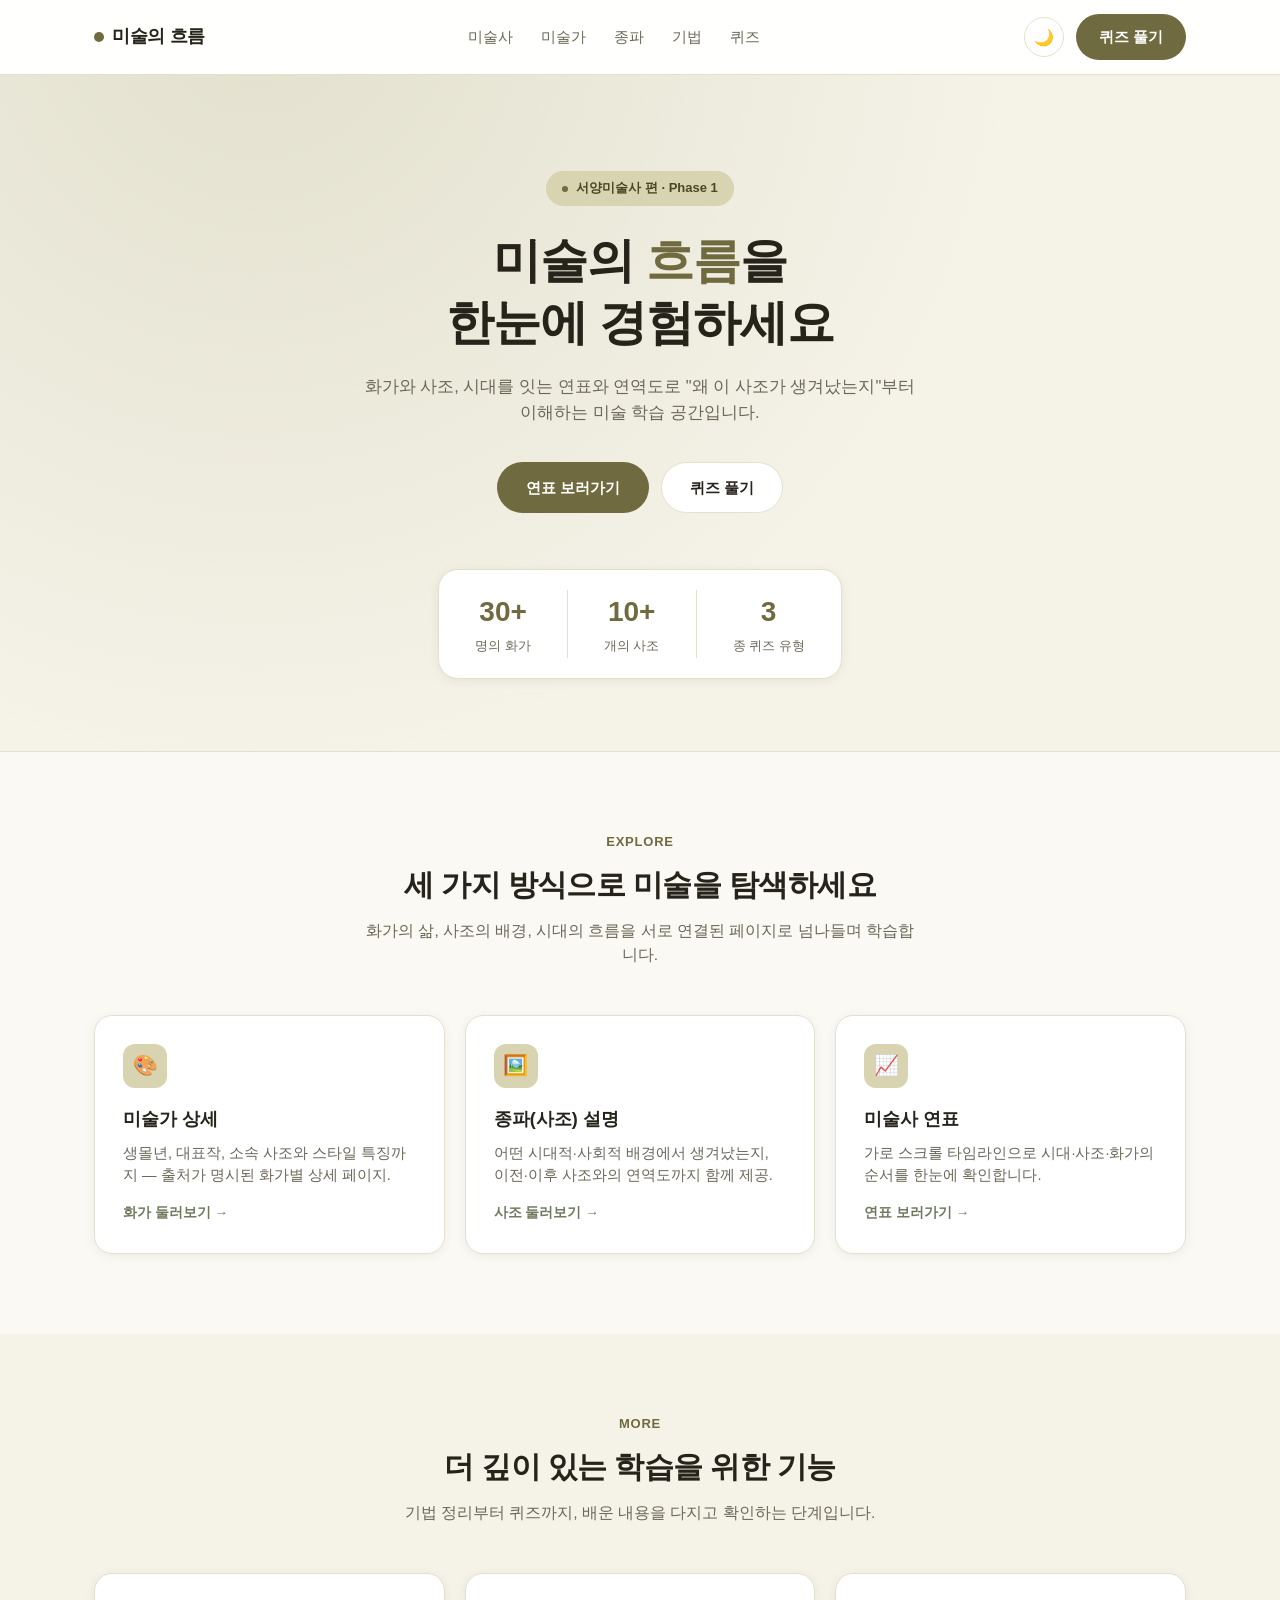
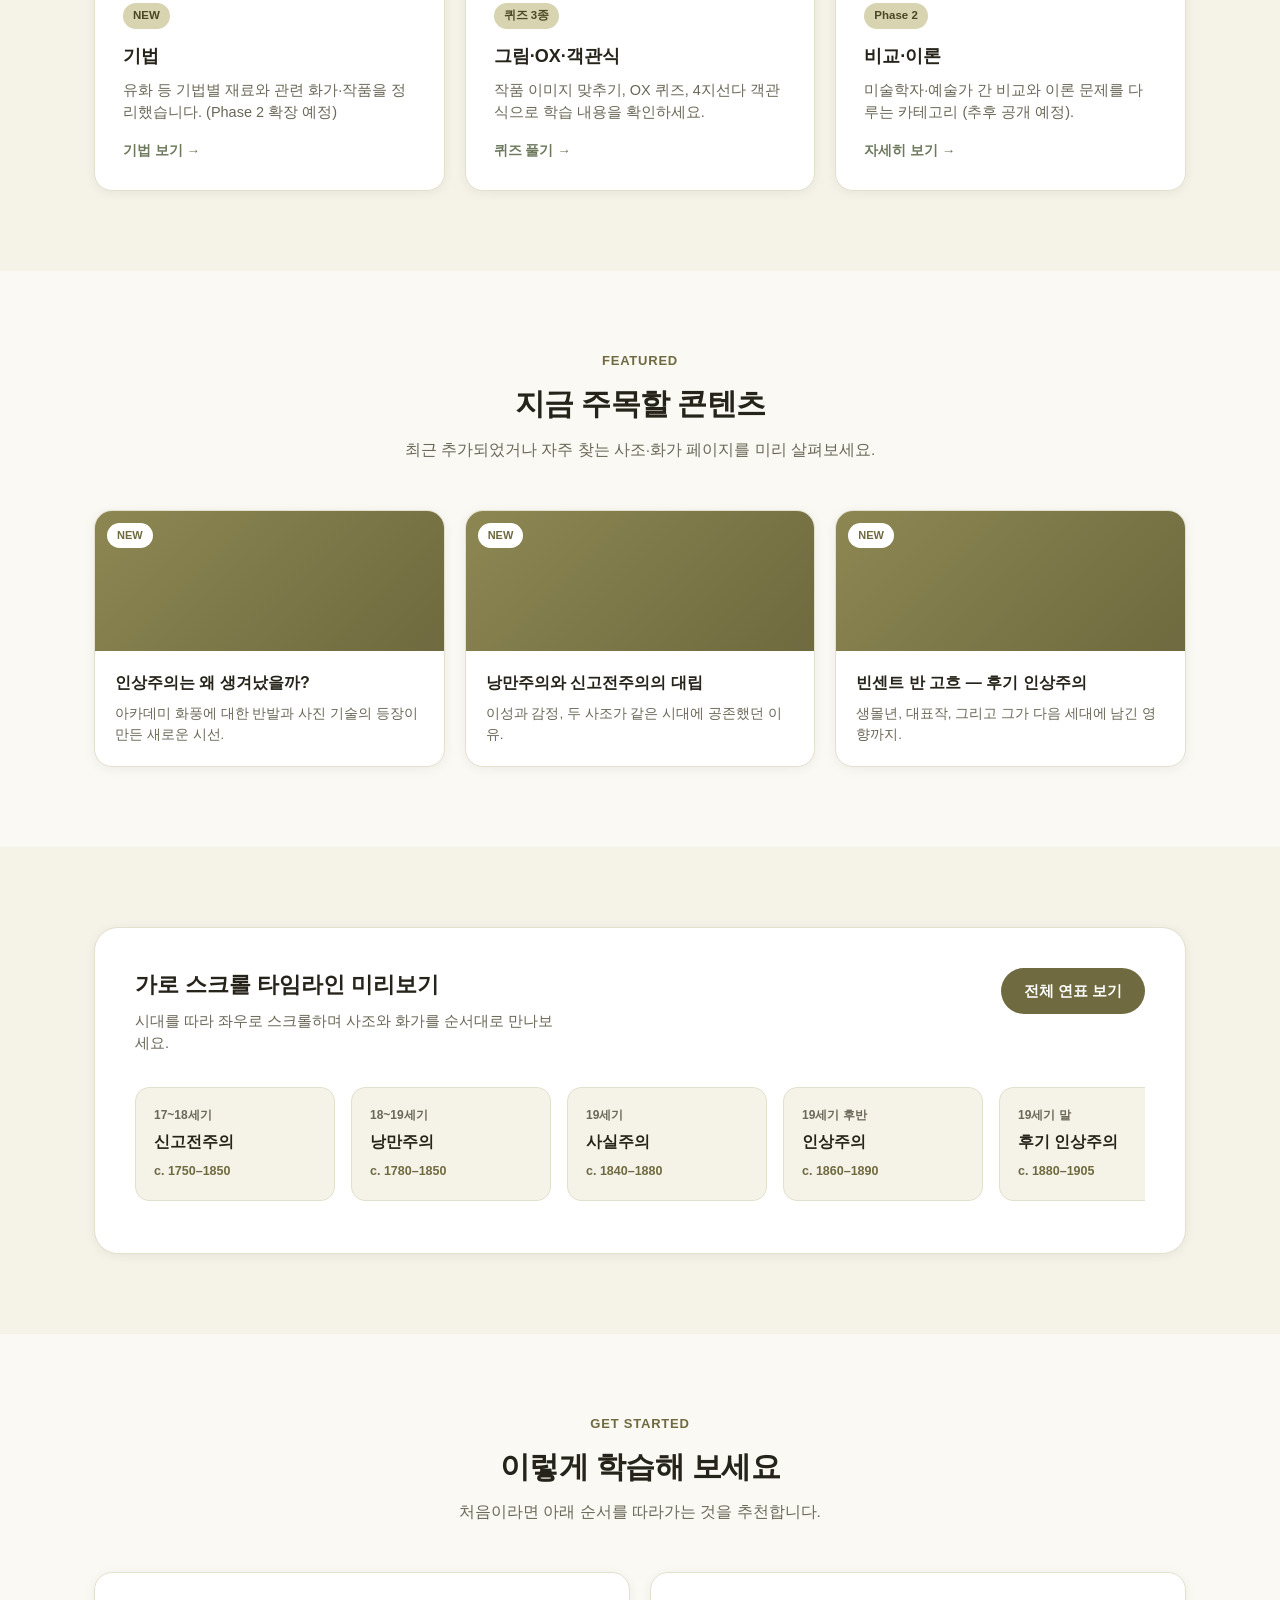
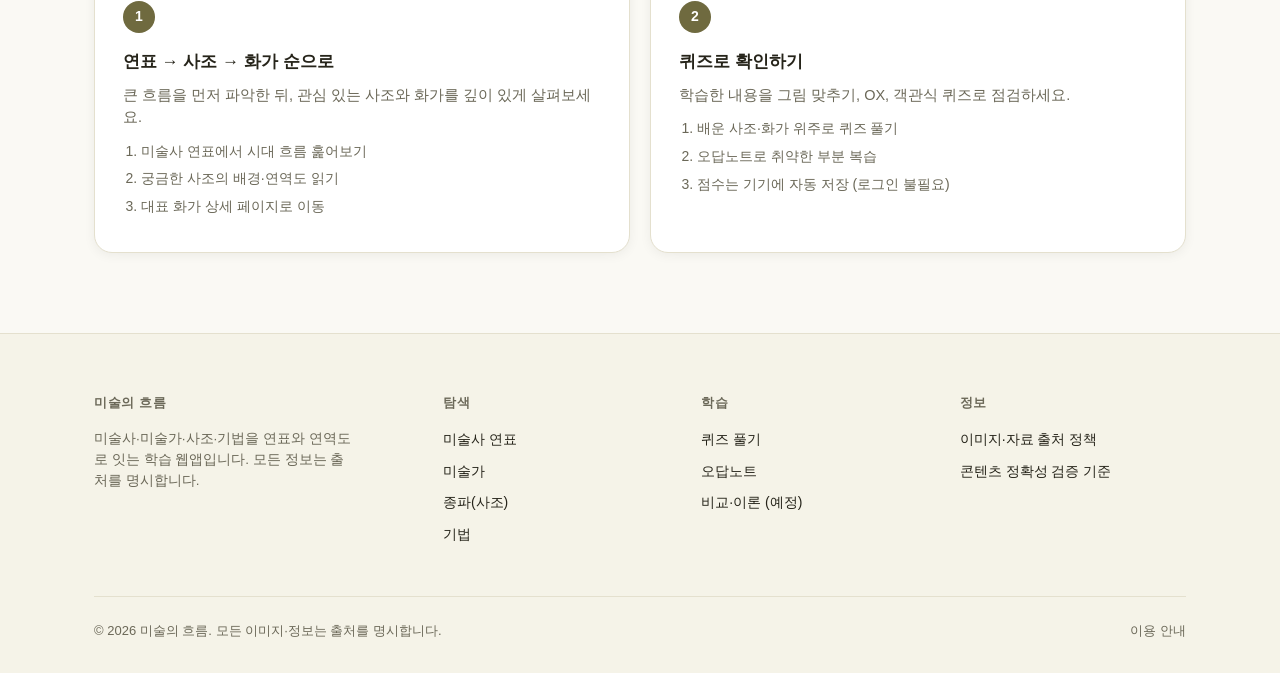
==== index.html @ f88f93ff "Add PRD, design spec, and landing page prototype Co-Authored-By: Claude Sonnet 5 <noreply@anthropic." ====
<!DOCTYPE html>
<html lang="ko">
<head>
<meta charset="UTF-8">
<meta name="viewport" content="width=device-width, initial-scale=1.0">
<title>미술의 흐름 — 미술학과 앱</title>
<style>
  :root {
    --bg: #FAF9F4;
    --surface: #FFFFFF;
    --surface-alt: #F5F3E8;
    --ink: #26241A;
    --muted: #6B6858;
    --border: #E4E0CE;
    --brand: #8C8752;
    --brand-strong: #6F6A3F;
    --badge-bg: #D8D3B0;
    --badge-text: #4A4726;
    --success: #5C7A32;
    --error: #B5533B;
    --link-accent: #6E7A5E;
    --shadow: 0 2px 12px rgba(0,0,0,0.06);
    --on-brand: #FFFFFF;
  }

  @media (prefers-color-scheme: dark) {
    :root:not([data-theme="light"]) {
      --bg: #201F16;
      --surface: #2E2C1F;
      --surface-alt: #343224;
      --ink: #F5F3E8;
      --muted: #B8B394;
      --border: #4A4830;
      --brand: #C4BD7E;
      --brand-strong: #A9A15A;
      --badge-bg: rgba(168,161,90,0.16);
      --badge-text: #D8D3B0;
      --success: #8FAE55;
      --error: #D97A63;
      --link-accent: #9AA688;
      --shadow: 0 2px 12px rgba(0,0,0,0.3);
      --on-brand: #201F16;
    }
  }

  :root[data-theme="dark"] {
    --bg: #201F16;
    --surface: #2E2C1F;
    --surface-alt: #343224;
    --ink: #F5F3E8;
    --muted: #B8B394;
    --border: #4A4830;
    --brand: #C4BD7E;
    --brand-strong: #A9A15A;
    --badge-bg: rgba(168,161,90,0.16);
    --badge-text: #D8D3B0;
    --success: #8FAE55;
    --error: #D97A63;
    --link-accent: #9AA688;
    --shadow: 0 2px 12px rgba(0,0,0,0.3);
    --on-brand: #201F16;
  }

  * { box-sizing: border-box; }

  html { scroll-behavior: smooth; }

  body {
    margin: 0;
    background: var(--bg);
    color: var(--ink);
    font-family: Pretendard, "Apple SD Gothic Neo", "Malgun Gothic", -apple-system, BlinkMacSystemFont, sans-serif;
    line-height: 1.55;
    -webkit-font-smoothing: antialiased;
  }

  a { color: inherit; text-decoration: none; }
  img { max-width: 100%; display: block; }

  .wrap {
    max-width: 1140px;
    margin: 0 auto;
    padding: 0 24px;
  }

  /* ---------- Navigation ---------- */
  header.nav {
    position: sticky;
    top: 0;
    z-index: 50;
    background: color-mix(in srgb, var(--surface) 88%, transparent);
    backdrop-filter: blur(10px);
    border-bottom: 1px solid var(--border);
  }

  .nav-inner {
    display: flex;
    align-items: center;
    justify-content: space-between;
    padding: 14px 24px;
    max-width: 1140px;
    margin: 0 auto;
    gap: 16px;
  }

  .logo {
    font-weight: 800;
    font-size: 18px;
    letter-spacing: -0.02em;
    display: flex;
    align-items: center;
    gap: 8px;
    flex-shrink: 0;
  }

  .logo .dot {
    width: 10px;
    height: 10px;
    border-radius: 50%;
    background: var(--brand-strong);
  }

  .nav-links {
    display: flex;
    gap: 28px;
    font-size: 14.5px;
    font-weight: 500;
    color: var(--muted);
    flex: 1;
    justify-content: center;
  }

  .nav-links a { transition: color .15s ease; white-space: nowrap; }
  .nav-links a:hover { color: var(--ink); }

  .nav-right {
    display: flex;
    align-items: center;
    gap: 12px;
    flex-shrink: 0;
  }

  .theme-toggle {
    width: 40px;
    height: 40px;
    border-radius: 999px;
    border: 1px solid var(--border);
    background: var(--surface);
    display: flex;
    align-items: center;
    justify-content: center;
    cursor: pointer;
    font-size: 16px;
    color: var(--ink);
  }

  .theme-toggle:hover { border-color: var(--brand); }

  .btn {
    display: inline-flex;
    align-items: center;
    justify-content: center;
    gap: 6px;
    padding: 11px 22px;
    border-radius: 999px;
    font-size: 14.5px;
    font-weight: 600;
    border: 1px solid transparent;
    cursor: pointer;
    white-space: nowrap;
    transition: transform .12s ease, opacity .12s ease;
  }
  .btn:hover { transform: translateY(-1px); }

  .btn-primary {
    background: var(--brand-strong);
    color: var(--on-brand);
  }

  .btn-secondary {
    background: var(--surface);
    color: var(--ink);
    border-color: var(--border);
  }

  @media (max-width: 860px) {
    .nav-links { display: none; }
  }

  /* ---------- Hero ---------- */
  .hero {
    background:
      radial-gradient(circle at 20% -10%, color-mix(in srgb, var(--brand) 18%, transparent), transparent 60%),
      var(--surface-alt);
    border-bottom: 1px solid var(--border);
    padding: 96px 24px 72px;
    text-align: center;
  }

  .badge-chip {
    display: inline-flex;
    align-items: center;
    gap: 8px;
    padding: 7px 16px;
    border-radius: 999px;
    background: var(--badge-bg);
    color: var(--badge-text);
    font-size: 13px;
    font-weight: 600;
    margin-bottom: 24px;
  }
  .badge-chip .pulse { width: 6px; height: 6px; border-radius: 50%; background: var(--brand-strong); }

  .hero h1 {
    font-size: clamp(30px, 5vw, 48px);
    font-weight: 800;
    letter-spacing: -0.02em;
    line-height: 1.3;
    margin: 0 auto 20px;
    max-width: 720px;
  }
  .hero h1 .accent { color: var(--brand-strong); }

  .hero p.sub {
    max-width: 560px;
    margin: 0 auto 36px;
    color: var(--muted);
    font-size: 16.5px;
  }

  .hero-cta {
    display: flex;
    justify-content: center;
    gap: 12px;
    margin-bottom: 56px;
    flex-wrap: wrap;
  }
  .hero-cta .btn { padding: 13px 28px; font-size: 15px; }

  .stats-row {
    display: inline-flex;
    align-items: center;
    gap: 0;
    background: var(--surface);
    border: 1px solid var(--border);
    border-radius: 20px;
    padding: 20px 0;
    box-shadow: var(--shadow);
  }
  .stat {
    padding: 0 36px;
    text-align: center;
  }
  .stat + .stat { border-left: 1px solid var(--border); }
  .stat .num { font-size: 28px; font-weight: 800; color: var(--brand-strong); display: block; }
  .stat .label { font-size: 13px; color: var(--muted); margin-top: 4px; }

  @media (max-width: 560px) {
    .stats-row { flex-direction: column; border-radius: 16px; padding: 8px 0; }
    .stat { padding: 12px 28px; width: 100%; }
    .stat + .stat { border-left: none; border-top: 1px solid var(--border); }
  }

  /* ---------- Generic section ---------- */
  section { padding: 80px 24px; }
  .section-head { text-align: center; max-width: 560px; margin: 0 auto 48px; }
  .section-head .eyebrow {
    font-size: 13px; font-weight: 700; color: var(--brand-strong);
    text-transform: uppercase; letter-spacing: .06em; margin-bottom: 10px;
  }
  .section-head h2 { font-size: 30px; font-weight: 800; letter-spacing: -0.02em; margin: 0 0 10px; }
  .section-head p { color: var(--muted); font-size: 15.5px; margin: 0; }

  .grid-3 {
    display: grid;
    grid-template-columns: repeat(3, 1fr);
    gap: 20px;
  }
  @media (max-width: 1023px) { .grid-3 { grid-template-columns: repeat(2, 1fr); } }
  @media (max-width: 767px) { .grid-3 { grid-template-columns: 1fr; } }

  .card {
    background: var(--surface);
    border: 1px solid var(--border);
    border-radius: 18px;
    padding: 28px;
    box-shadow: var(--shadow);
    transition: transform .15s ease, border-color .15s ease;
  }
  .card:hover { transform: translateY(-3px); border-color: var(--brand); }

  .card .icon {
    width: 44px; height: 44px;
    border-radius: 12px;
    background: var(--badge-bg);
    color: var(--badge-text);
    display: flex; align-items: center; justify-content: center;
    font-size: 20px;
    margin-bottom: 18px;
  }
  .card h3 { font-size: 18px; margin: 0 0 8px; font-weight: 700; }
  .card p { color: var(--muted); font-size: 14.5px; margin: 0 0 14px; }
  .card .card-link { font-size: 13.5px; font-weight: 600; color: var(--link-accent); }

  .tag {
    display: inline-block;
    font-size: 11.5px;
    font-weight: 700;
    padding: 4px 10px;
    border-radius: 999px;
    background: var(--badge-bg);
    color: var(--badge-text);
    margin-bottom: 14px;
  }

  .section-alt { background: var(--surface-alt); }

  /* ---------- Preview cards (NEW) ---------- */
  .preview-card {
    background: var(--surface);
    border: 1px solid var(--border);
    border-radius: 18px;
    overflow: hidden;
    box-shadow: var(--shadow);
    transition: transform .15s ease;
  }
  .preview-card:hover { transform: translateY(-3px); }
  .preview-thumb {
    height: 140px;
    background: linear-gradient(135deg, var(--brand) 0%, var(--brand-strong) 100%);
    position: relative;
  }
  .preview-thumb .new-badge {
    position: absolute; top: 12px; left: 12px;
    background: var(--surface); color: var(--brand-strong);
    font-size: 11px; font-weight: 800; padding: 4px 10px; border-radius: 999px;
  }
  .preview-body { padding: 20px; }
  .preview-body h3 { font-size: 16px; margin: 0 0 8px; }
  .preview-body p { font-size: 13.5px; color: var(--muted); margin: 0; }

  /* ---------- Timeline promo ---------- */
  .promo-box {
    background: var(--surface);
    border: 1px solid var(--border);
    border-radius: 24px;
    padding: 40px;
    box-shadow: var(--shadow);
  }
  .promo-box .promo-top {
    display: flex; justify-content: space-between; align-items: flex-start; gap: 24px;
    margin-bottom: 32px; flex-wrap: wrap;
  }
  .promo-box h3 { font-size: 22px; margin: 0 0 8px; }
  .promo-box p { color: var(--muted); font-size: 14.5px; margin: 0; max-width: 420px; }

  .timeline-scroll {
    display: flex;
    gap: 16px;
    overflow-x: auto;
    padding-bottom: 12px;
    scroll-snap-type: x proximity;
  }
  .timeline-scroll::-webkit-scrollbar { height: 6px; }
  .timeline-scroll::-webkit-scrollbar-thumb { background: var(--border); border-radius: 999px; }

  .timeline-item {
    flex: 0 0 200px;
    scroll-snap-align: start;
    background: var(--surface-alt);
    border: 1px solid var(--border);
    border-radius: 14px;
    padding: 18px;
  }
  .timeline-item .era { font-size: 12px; color: var(--muted); font-weight: 600; margin-bottom: 6px; }
  .timeline-item .movement { font-size: 15.5px; font-weight: 700; margin-bottom: 8px; }
  .timeline-item .years { font-size: 12.5px; color: var(--brand-strong); font-weight: 600; }

  /* ---------- Guide cards ---------- */
  .grid-2 {
    display: grid;
    grid-template-columns: repeat(2, 1fr);
    gap: 20px;
  }
  @media (max-width: 767px) { .grid-2 { grid-template-columns: 1fr; } }

  .guide-card {
    background: var(--surface);
    border: 1px solid var(--border);
    border-radius: 18px;
    padding: 28px;
    box-shadow: var(--shadow);
  }
  .guide-card .step-num {
    width: 32px; height: 32px; border-radius: 999px;
    background: var(--brand-strong); color: var(--on-brand);
    display: flex; align-items: center; justify-content: center;
    font-weight: 800; font-size: 14px; margin-bottom: 16px;
  }
  .guide-card h3 { margin: 0 0 8px; font-size: 17px; }
  .guide-card ol { margin: 12px 0 0; padding-left: 18px; color: var(--muted); font-size: 14px; }
  .guide-card ol li { margin-bottom: 6px; }

  /* ---------- Footer ---------- */
  footer {
    background: var(--surface-alt);
    border-top: 1px solid var(--border);
    padding: 60px 24px 32px;
  }
  .footer-grid {
    display: grid;
    grid-template-columns: 1.4fr repeat(3, 1fr);
    gap: 32px;
    margin-bottom: 40px;
  }
  @media (max-width: 767px) {
    .footer-grid { grid-template-columns: repeat(2, 1fr); }
  }
  .footer-col h4 {
    font-size: 12.5px; text-transform: uppercase; letter-spacing: .05em;
    color: var(--muted); margin: 0 0 16px;
  }
  .footer-col a { display: block; font-size: 14px; color: var(--ink); margin-bottom: 10px; }
  .footer-col a:hover { color: var(--brand-strong); }
  .footer-col p { color: var(--muted); font-size: 13.5px; max-width: 260px; }

  .footer-bottom {
    display: flex; justify-content: space-between; align-items: center;
    padding-top: 24px; border-top: 1px solid var(--border);
    font-size: 13px; color: var(--muted); flex-wrap: wrap; gap: 12px;
  }
  .footer-bottom a { color: var(--muted); }
  .footer-bottom a:hover { color: var(--ink); }
</style>
</head>
<body>

<header class="nav">
  <div class="nav-inner">
    <a class="logo" href="#top"><span class="dot"></span>미술의 흐름</a>
    <nav class="nav-links">
      <a href="timeline.html">미술사</a>
      <a href="artists.html">미술가</a>
      <a href="movements.html">종파</a>
      <a href="techniques.html">기법</a>
      <a href="quiz.html">퀴즈</a>
    </nav>
    <div class="nav-right">
      <button class="theme-toggle" id="themeToggle" type="button" aria-label="테마 전환">🌙</button>
      <a class="btn btn-primary" href="quiz.html">퀴즈 풀기</a>
    </div>
  </div>
</header>

<main id="top">

  <!-- Hero -->
  <section class="hero" style="padding-top:96px;">
    <span class="badge-chip"><span class="pulse"></span>서양미술사 편 · Phase 1</span>
    <h1>미술의 <span class="accent">흐름</span>을<br>한눈에 경험하세요</h1>
    <p class="sub">화가와 사조, 시대를 잇는 연표와 연역도로 "왜 이 사조가 생겨났는지"부터 이해하는 미술 학습 공간입니다.</p>
    <div class="hero-cta">
      <a class="btn btn-primary" href="timeline.html">연표 보러가기</a>
      <a class="btn btn-secondary" href="quiz.html">퀴즈 풀기</a>
    </div>
    <div class="stats-row">
      <div class="stat"><span class="num">30+</span><span class="label">명의 화가</span></div>
      <div class="stat"><span class="num">10+</span><span class="label">개의 사조</span></div>
      <div class="stat"><span class="num">3</span><span class="label">종 퀴즈 유형</span></div>
    </div>
  </section>

  <!-- Feature 3 cards -->
  <section>
    <div class="wrap">
      <div class="section-head">
        <div class="eyebrow">Explore</div>
        <h2>세 가지 방식으로 미술을 탐색하세요</h2>
        <p>화가의 삶, 사조의 배경, 시대의 흐름을 서로 연결된 페이지로 넘나들며 학습합니다.</p>
      </div>
      <div class="grid-3">
        <div class="card">
          <div class="icon">🎨</div>
          <h3>미술가 상세</h3>
          <p>생몰년, 대표작, 소속 사조와 스타일 특징까지 — 출처가 명시된 화가별 상세 페이지.</p>
          <a class="card-link" href="artists.html">화가 둘러보기 →</a>
        </div>
        <div class="card">
          <div class="icon">🖼️</div>
          <h3>종파(사조) 설명</h3>
          <p>어떤 시대적·사회적 배경에서 생겨났는지, 이전·이후 사조와의 연역도까지 함께 제공.</p>
          <a class="card-link" href="movements.html">사조 둘러보기 →</a>
        </div>
        <div class="card">
          <div class="icon">📈</div>
          <h3>미술사 연표</h3>
          <p>가로 스크롤 타임라인으로 시대·사조·화가의 순서를 한눈에 확인합니다.</p>
          <a class="card-link" href="timeline.html">연표 보러가기 →</a>
        </div>
      </div>
    </div>
  </section>

  <!-- Alt features -->
  <section class="section-alt">
    <div class="wrap">
      <div class="section-head">
        <div class="eyebrow">More</div>
        <h2>더 깊이 있는 학습을 위한 기능</h2>
        <p>기법 정리부터 퀴즈까지, 배운 내용을 다지고 확인하는 단계입니다.</p>
      </div>
      <div class="grid-3">
        <div class="card">
          <span class="tag">NEW</span>
          <h3>기법</h3>
          <p>유화 등 기법별 재료와 관련 화가·작품을 정리했습니다. (Phase 2 확장 예정)</p>
          <a class="card-link" href="techniques.html">기법 보기 →</a>
        </div>
        <div class="card">
          <span class="tag">퀴즈 3종</span>
          <h3>그림·OX·객관식</h3>
          <p>작품 이미지 맞추기, OX 퀴즈, 4지선다 객관식으로 학습 내용을 확인하세요.</p>
          <a class="card-link" href="quiz.html">퀴즈 풀기 →</a>
        </div>
        <div class="card">
          <span class="tag">Phase 2</span>
          <h3>비교·이론</h3>
          <p>미술학자·예술가 간 비교와 이론 문제를 다루는 카테고리 (추후 공개 예정).</p>
          <a class="card-link" href="#">자세히 보기 →</a>
        </div>
      </div>
    </div>
  </section>

  <!-- Recommended content preview -->
  <section>
    <div class="wrap">
      <div class="section-head">
        <div class="eyebrow">Featured</div>
        <h2>지금 주목할 콘텐츠</h2>
        <p>최근 추가되었거나 자주 찾는 사조·화가 페이지를 미리 살펴보세요.</p>
      </div>
      <div class="grid-3">
        <div class="preview-card">
          <div class="preview-thumb"><span class="new-badge">NEW</span></div>
          <div class="preview-body">
            <h3>인상주의는 왜 생겨났을까?</h3>
            <p>아카데미 화풍에 대한 반발과 사진 기술의 등장이 만든 새로운 시선.</p>
          </div>
        </div>
        <div class="preview-card">
          <div class="preview-thumb"><span class="new-badge">NEW</span></div>
          <div class="preview-body">
            <h3>낭만주의와 신고전주의의 대립</h3>
            <p>이성과 감정, 두 사조가 같은 시대에 공존했던 이유.</p>
          </div>
        </div>
        <div class="preview-card">
          <div class="preview-thumb"><span class="new-badge">NEW</span></div>
          <div class="preview-body">
            <h3>빈센트 반 고흐 — 후기 인상주의</h3>
            <p>생몰년, 대표작, 그리고 그가 다음 세대에 남긴 영향까지.</p>
          </div>
        </div>
      </div>
    </div>
  </section>

  <!-- Timeline promo -->
  <section class="section-alt">
    <div class="wrap">
      <div class="promo-box">
        <div class="promo-top">
          <div>
            <h3>가로 스크롤 타임라인 미리보기</h3>
            <p>시대를 따라 좌우로 스크롤하며 사조와 화가를 순서대로 만나보세요.</p>
          </div>
          <a class="btn btn-primary" href="timeline.html">전체 연표 보기</a>
        </div>
        <div class="timeline-scroll">
          <div class="timeline-item">
            <div class="era">17~18세기</div>
            <div class="movement">신고전주의</div>
            <div class="years">c. 1750–1850</div>
          </div>
          <div class="timeline-item">
            <div class="era">18~19세기</div>
            <div class="movement">낭만주의</div>
            <div class="years">c. 1780–1850</div>
          </div>
          <div class="timeline-item">
            <div class="era">19세기</div>
            <div class="movement">사실주의</div>
            <div class="years">c. 1840–1880</div>
          </div>
          <div class="timeline-item">
            <div class="era">19세기 후반</div>
            <div class="movement">인상주의</div>
            <div class="years">c. 1860–1890</div>
          </div>
          <div class="timeline-item">
            <div class="era">19세기 말</div>
            <div class="movement">후기 인상주의</div>
            <div class="years">c. 1880–1905</div>
          </div>
          <div class="timeline-item">
            <div class="era">20세기 초</div>
            <div class="movement">야수주의 · 입체주의</div>
            <div class="years">c. 1900–1920</div>
          </div>
        </div>
      </div>
    </div>
  </section>

  <!-- Learning guide (replaces pricing) -->
  <section>
    <div class="wrap">
      <div class="section-head">
        <div class="eyebrow">Get Started</div>
        <h2>이렇게 학습해 보세요</h2>
        <p>처음이라면 아래 순서를 따라가는 것을 추천합니다.</p>
      </div>
      <div class="grid-2">
        <div class="guide-card">
          <div class="step-num">1</div>
          <h3>연표 → 사조 → 화가 순으로</h3>
          <p style="color:var(--muted); font-size:14.5px; margin:0;">큰 흐름을 먼저 파악한 뒤, 관심 있는 사조와 화가를 깊이 있게 살펴보세요.</p>
          <ol>
            <li>미술사 연표에서 시대 흐름 훑어보기</li>
            <li>궁금한 사조의 배경·연역도 읽기</li>
            <li>대표 화가 상세 페이지로 이동</li>
          </ol>
        </div>
        <div class="guide-card">
          <div class="step-num">2</div>
          <h3>퀴즈로 확인하기</h3>
          <p style="color:var(--muted); font-size:14.5px; margin:0;">학습한 내용을 그림 맞추기, OX, 객관식 퀴즈로 점검하세요.</p>
          <ol>
            <li>배운 사조·화가 위주로 퀴즈 풀기</li>
            <li>오답노트로 취약한 부분 복습</li>
            <li>점수는 기기에 자동 저장 (로그인 불필요)</li>
          </ol>
        </div>
      </div>
    </div>
  </section>

</main>

<footer>
  <div class="wrap">
    <div class="footer-grid">
      <div class="footer-col">
        <h4>미술의 흐름</h4>
        <p>미술사·미술가·사조·기법을 연표와 연역도로 잇는 학습 웹앱입니다. 모든 정보는 출처를 명시합니다.</p>
      </div>
      <div class="footer-col">
        <h4>탐색</h4>
        <a href="timeline.html">미술사 연표</a>
        <a href="artists.html">미술가</a>
        <a href="movements.html">종파(사조)</a>
        <a href="techniques.html">기법</a>
      </div>
      <div class="footer-col">
        <h4>학습</h4>
        <a href="quiz.html">퀴즈 풀기</a>
        <a href="#">오답노트</a>
        <a href="#">비교·이론 (예정)</a>
      </div>
      <div class="footer-col">
        <h4>정보</h4>
        <a href="#">이미지·자료 출처 정책</a>
        <a href="#">콘텐츠 정확성 검증 기준</a>
      </div>
    </div>
    <div class="footer-bottom">
      <span>© 2026 미술의 흐름. 모든 이미지·정보는 출처를 명시합니다.</span>
      <span><a href="#">이용 안내</a></span>
    </div>
  </div>
</footer>

<script>
  (function () {
    var root = document.documentElement;
    var toggle = document.getElementById('themeToggle');
    var STORAGE_KEY = 'art-app-theme';

    function systemPrefersDark() {
      return window.matchMedia('(prefers-color-scheme: dark)').matches;
    }

    function applyIcon(theme) {
      toggle.textContent = theme === 'dark' ? '☀️' : '🌙';
    }

    function setTheme(theme, persist) {
      if (theme) {
        root.setAttribute('data-theme', theme);
      } else {
        root.removeAttribute('data-theme');
      }
      applyIcon(theme || (systemPrefersDark() ? 'dark' : 'light'));
      if (persist) {
        if (theme) {
          localStorage.setItem(STORAGE_KEY, theme);
        } else {
          localStorage.removeItem(STORAGE_KEY);
        }
      }
    }

    var saved = null;
    try { saved = localStorage.getItem(STORAGE_KEY); } catch (e) {}
    setTheme(saved, false);

    toggle.addEventListener('click', function () {
      var current = root.getAttribute('data-theme') || (systemPrefersDark() ? 'dark' : 'light');
      var next = current === 'dark' ? 'light' : 'dark';
      setTheme(next, true);
    });
  })();
</script>

</body>
</html>
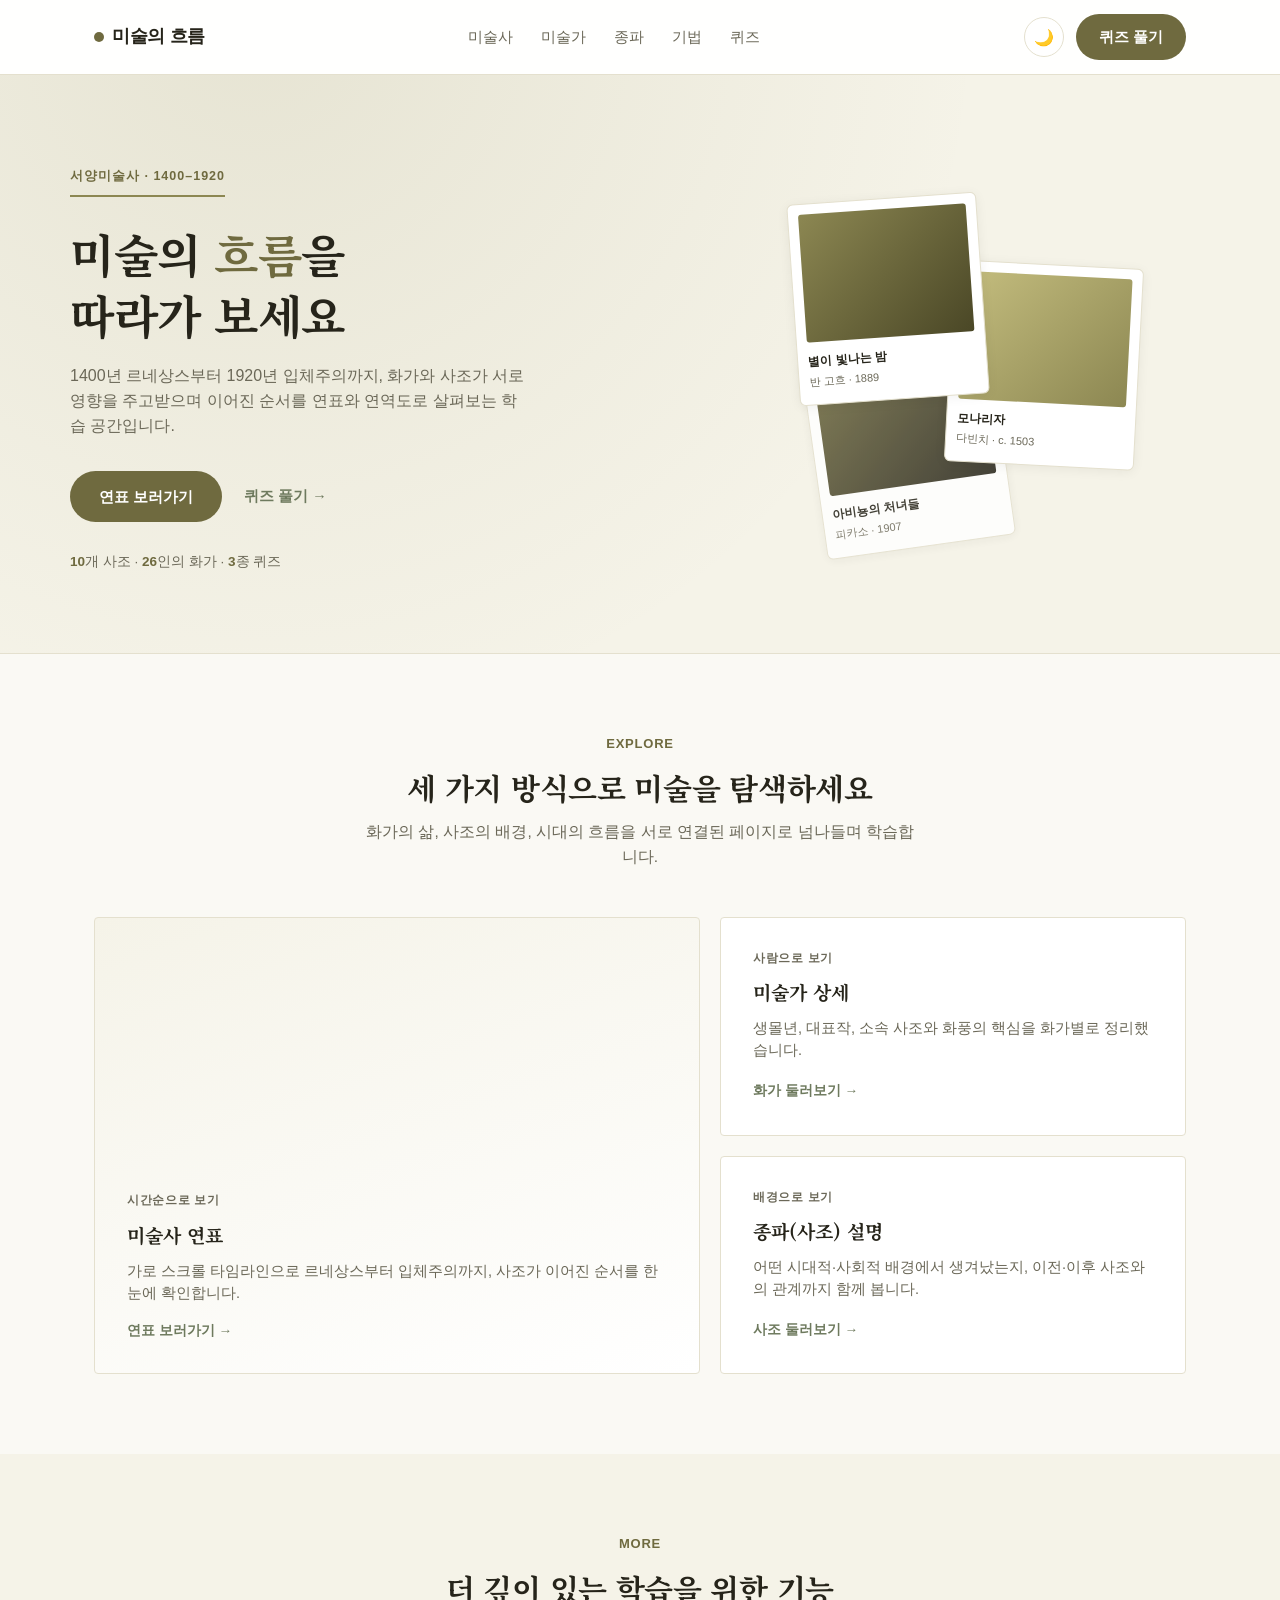
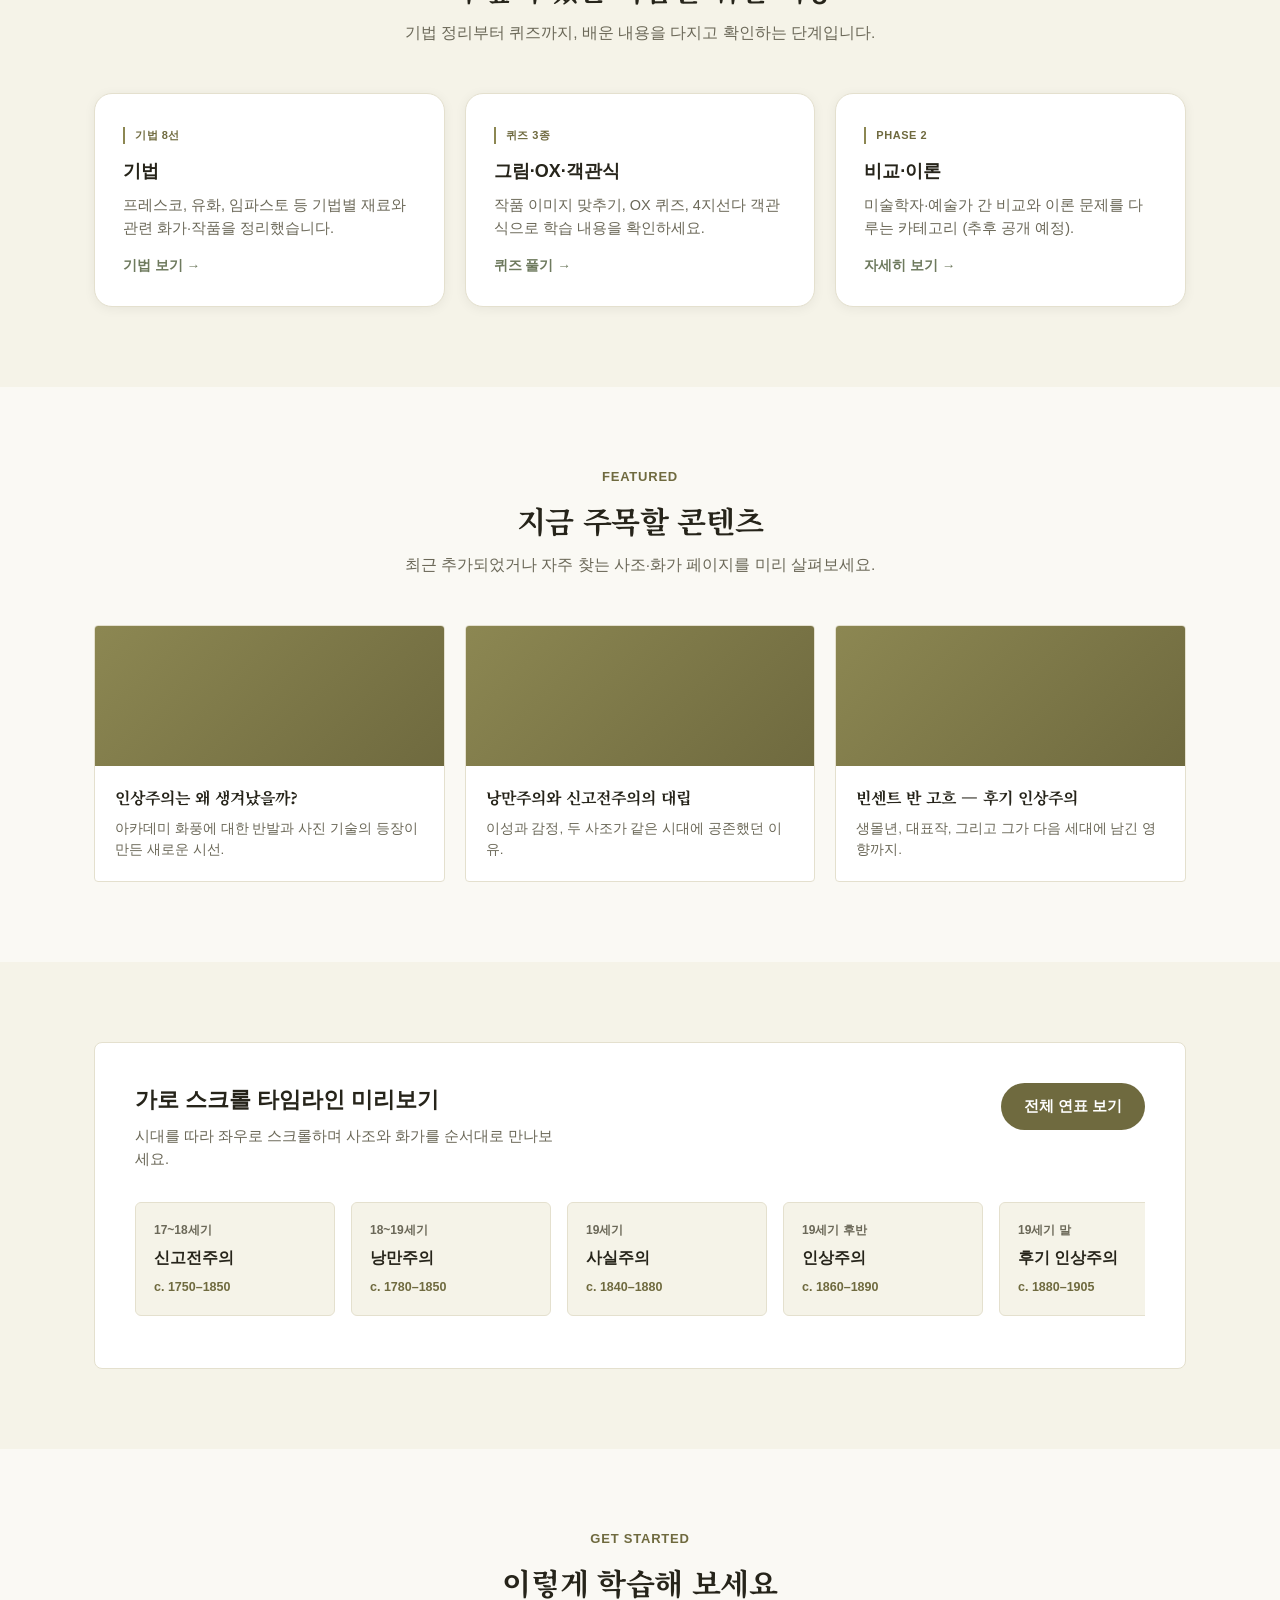
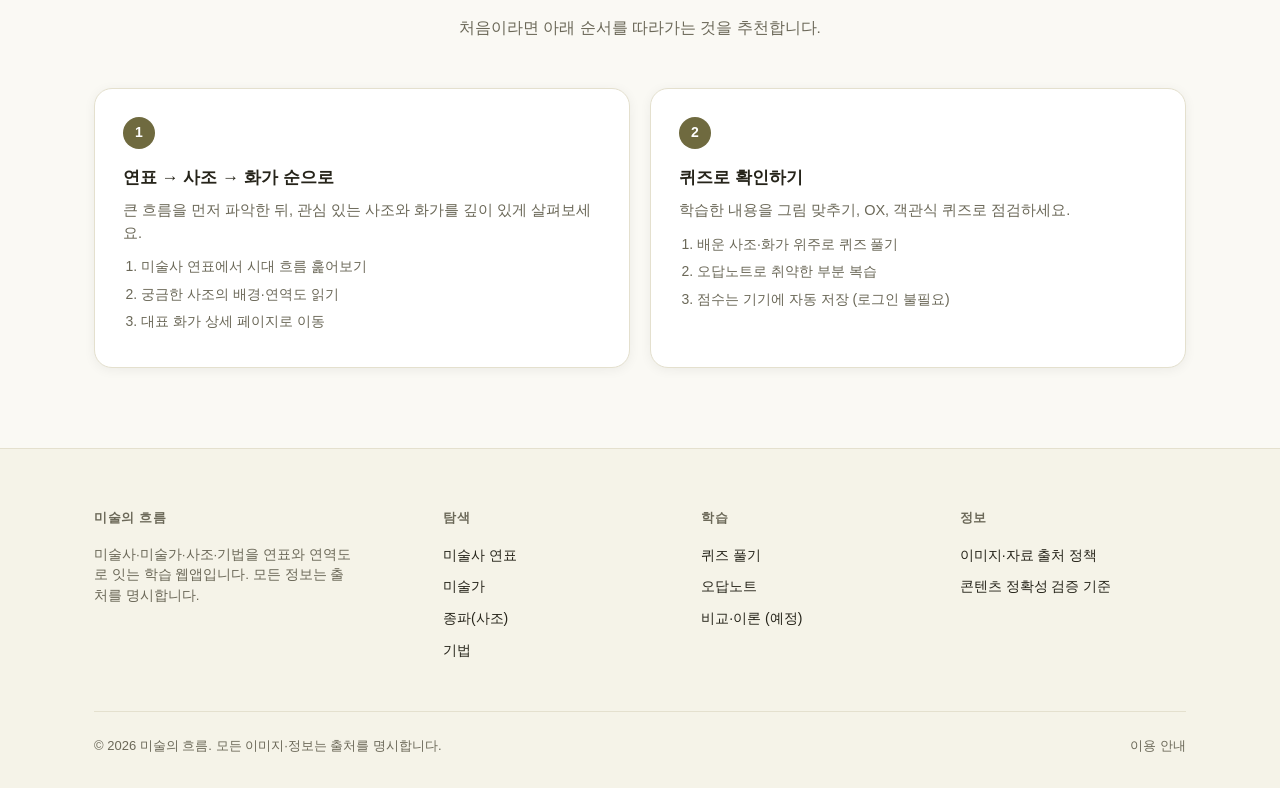
==== commit 35f75735: "Refresh design per design_11.md v0.3: shift from SaaS template look to editorial catalog style - Add" ====
--- a/index.html
+++ b/index.html
@@ -4,434 +4,7 @@
 <meta charset="UTF-8">
 <meta name="viewport" content="width=device-width, initial-scale=1.0">
 <title>미술의 흐름 — 미술학과 앱</title>
-<style>
-  :root {
-    --bg: #FAF9F4;
-    --surface: #FFFFFF;
-    --surface-alt: #F5F3E8;
-    --ink: #26241A;
-    --muted: #6B6858;
-    --border: #E4E0CE;
-    --brand: #8C8752;
-    --brand-strong: #6F6A3F;
-    --badge-bg: #D8D3B0;
-    --badge-text: #4A4726;
-    --success: #5C7A32;
-    --error: #B5533B;
-    --link-accent: #6E7A5E;
-    --shadow: 0 2px 12px rgba(0,0,0,0.06);
-    --on-brand: #FFFFFF;
-  }
-
-  @media (prefers-color-scheme: dark) {
-    :root:not([data-theme="light"]) {
-      --bg: #201F16;
-      --surface: #2E2C1F;
-      --surface-alt: #343224;
-      --ink: #F5F3E8;
-      --muted: #B8B394;
-      --border: #4A4830;
-      --brand: #C4BD7E;
-      --brand-strong: #A9A15A;
-      --badge-bg: rgba(168,161,90,0.16);
-      --badge-text: #D8D3B0;
-      --success: #8FAE55;
-      --error: #D97A63;
-      --link-accent: #9AA688;
-      --shadow: 0 2px 12px rgba(0,0,0,0.3);
-      --on-brand: #201F16;
-    }
-  }
-
-  :root[data-theme="dark"] {
-    --bg: #201F16;
-    --surface: #2E2C1F;
-    --surface-alt: #343224;
-    --ink: #F5F3E8;
-    --muted: #B8B394;
-    --border: #4A4830;
-    --brand: #C4BD7E;
-    --brand-strong: #A9A15A;
-    --badge-bg: rgba(168,161,90,0.16);
-    --badge-text: #D8D3B0;
-    --success: #8FAE55;
-    --error: #D97A63;
-    --link-accent: #9AA688;
-    --shadow: 0 2px 12px rgba(0,0,0,0.3);
-    --on-brand: #201F16;
-  }
-
-  * { box-sizing: border-box; }
-
-  html { scroll-behavior: smooth; }
-
-  body {
-    margin: 0;
-    background: var(--bg);
-    color: var(--ink);
-    font-family: Pretendard, "Apple SD Gothic Neo", "Malgun Gothic", -apple-system, BlinkMacSystemFont, sans-serif;
-    line-height: 1.55;
-    -webkit-font-smoothing: antialiased;
-  }
-
-  a { color: inherit; text-decoration: none; }
-  img { max-width: 100%; display: block; }
-
-  .wrap {
-    max-width: 1140px;
-    margin: 0 auto;
-    padding: 0 24px;
-  }
-
-  /* ---------- Navigation ---------- */
-  header.nav {
-    position: sticky;
-    top: 0;
-    z-index: 50;
-    background: color-mix(in srgb, var(--surface) 88%, transparent);
-    backdrop-filter: blur(10px);
-    border-bottom: 1px solid var(--border);
-  }
-
-  .nav-inner {
-    display: flex;
-    align-items: center;
-    justify-content: space-between;
-    padding: 14px 24px;
-    max-width: 1140px;
-    margin: 0 auto;
-    gap: 16px;
-  }
-
-  .logo {
-    font-weight: 800;
-    font-size: 18px;
-    letter-spacing: -0.02em;
-    display: flex;
-    align-items: center;
-    gap: 8px;
-    flex-shrink: 0;
-  }
-
-  .logo .dot {
-    width: 10px;
-    height: 10px;
-    border-radius: 50%;
-    background: var(--brand-strong);
-  }
-
-  .nav-links {
-    display: flex;
-    gap: 28px;
-    font-size: 14.5px;
-    font-weight: 500;
-    color: var(--muted);
-    flex: 1;
-    justify-content: center;
-  }
-
-  .nav-links a { transition: color .15s ease; white-space: nowrap; }
-  .nav-links a:hover { color: var(--ink); }
-
-  .nav-right {
-    display: flex;
-    align-items: center;
-    gap: 12px;
-    flex-shrink: 0;
-  }
-
-  .theme-toggle {
-    width: 40px;
-    height: 40px;
-    border-radius: 999px;
-    border: 1px solid var(--border);
-    background: var(--surface);
-    display: flex;
-    align-items: center;
-    justify-content: center;
-    cursor: pointer;
-    font-size: 16px;
-    color: var(--ink);
-  }
-
-  .theme-toggle:hover { border-color: var(--brand); }
-
-  .btn {
-    display: inline-flex;
-    align-items: center;
-    justify-content: center;
-    gap: 6px;
-    padding: 11px 22px;
-    border-radius: 999px;
-    font-size: 14.5px;
-    font-weight: 600;
-    border: 1px solid transparent;
-    cursor: pointer;
-    white-space: nowrap;
-    transition: transform .12s ease, opacity .12s ease;
-  }
-  .btn:hover { transform: translateY(-1px); }
-
-  .btn-primary {
-    background: var(--brand-strong);
-    color: var(--on-brand);
-  }
-
-  .btn-secondary {
-    background: var(--surface);
-    color: var(--ink);
-    border-color: var(--border);
-  }
-
-  @media (max-width: 860px) {
-    .nav-links { display: none; }
-  }
-
-  /* ---------- Hero ---------- */
-  .hero {
-    background:
-      radial-gradient(circle at 20% -10%, color-mix(in srgb, var(--brand) 18%, transparent), transparent 60%),
-      var(--surface-alt);
-    border-bottom: 1px solid var(--border);
-    padding: 96px 24px 72px;
-    text-align: center;
-  }
-
-  .badge-chip {
-    display: inline-flex;
-    align-items: center;
-    gap: 8px;
-    padding: 7px 16px;
-    border-radius: 999px;
-    background: var(--badge-bg);
-    color: var(--badge-text);
-    font-size: 13px;
-    font-weight: 600;
-    margin-bottom: 24px;
-  }
-  .badge-chip .pulse { width: 6px; height: 6px; border-radius: 50%; background: var(--brand-strong); }
-
-  .hero h1 {
-    font-size: clamp(30px, 5vw, 48px);
-    font-weight: 800;
-    letter-spacing: -0.02em;
-    line-height: 1.3;
-    margin: 0 auto 20px;
-    max-width: 720px;
-  }
-  .hero h1 .accent { color: var(--brand-strong); }
-
-  .hero p.sub {
-    max-width: 560px;
-    margin: 0 auto 36px;
-    color: var(--muted);
-    font-size: 16.5px;
-  }
-
-  .hero-cta {
-    display: flex;
-    justify-content: center;
-    gap: 12px;
-    margin-bottom: 56px;
-    flex-wrap: wrap;
-  }
-  .hero-cta .btn { padding: 13px 28px; font-size: 15px; }
-
-  .stats-row {
-    display: inline-flex;
-    align-items: center;
-    gap: 0;
-    background: var(--surface);
-    border: 1px solid var(--border);
-    border-radius: 20px;
-    padding: 20px 0;
-    box-shadow: var(--shadow);
-  }
-  .stat {
-    padding: 0 36px;
-    text-align: center;
-  }
-  .stat + .stat { border-left: 1px solid var(--border); }
-  .stat .num { font-size: 28px; font-weight: 800; color: var(--brand-strong); display: block; }
-  .stat .label { font-size: 13px; color: var(--muted); margin-top: 4px; }
-
-  @media (max-width: 560px) {
-    .stats-row { flex-direction: column; border-radius: 16px; padding: 8px 0; }
-    .stat { padding: 12px 28px; width: 100%; }
-    .stat + .stat { border-left: none; border-top: 1px solid var(--border); }
-  }
-
-  /* ---------- Generic section ---------- */
-  section { padding: 80px 24px; }
-  .section-head { text-align: center; max-width: 560px; margin: 0 auto 48px; }
-  .section-head .eyebrow {
-    font-size: 13px; font-weight: 700; color: var(--brand-strong);
-    text-transform: uppercase; letter-spacing: .06em; margin-bottom: 10px;
-  }
-  .section-head h2 { font-size: 30px; font-weight: 800; letter-spacing: -0.02em; margin: 0 0 10px; }
-  .section-head p { color: var(--muted); font-size: 15.5px; margin: 0; }
-
-  .grid-3 {
-    display: grid;
-    grid-template-columns: repeat(3, 1fr);
-    gap: 20px;
-  }
-  @media (max-width: 1023px) { .grid-3 { grid-template-columns: repeat(2, 1fr); } }
-  @media (max-width: 767px) { .grid-3 { grid-template-columns: 1fr; } }
-
-  .card {
-    background: var(--surface);
-    border: 1px solid var(--border);
-    border-radius: 18px;
-    padding: 28px;
-    box-shadow: var(--shadow);
-    transition: transform .15s ease, border-color .15s ease;
-  }
-  .card:hover { transform: translateY(-3px); border-color: var(--brand); }
-
-  .card .icon {
-    width: 44px; height: 44px;
-    border-radius: 12px;
-    background: var(--badge-bg);
-    color: var(--badge-text);
-    display: flex; align-items: center; justify-content: center;
-    font-size: 20px;
-    margin-bottom: 18px;
-  }
-  .card h3 { font-size: 18px; margin: 0 0 8px; font-weight: 700; }
-  .card p { color: var(--muted); font-size: 14.5px; margin: 0 0 14px; }
-  .card .card-link { font-size: 13.5px; font-weight: 600; color: var(--link-accent); }
-
-  .tag {
-    display: inline-block;
-    font-size: 11.5px;
-    font-weight: 700;
-    padding: 4px 10px;
-    border-radius: 999px;
-    background: var(--badge-bg);
-    color: var(--badge-text);
-    margin-bottom: 14px;
-  }
-
-  .section-alt { background: var(--surface-alt); }
-
-  /* ---------- Preview cards (NEW) ---------- */
-  .preview-card {
-    background: var(--surface);
-    border: 1px solid var(--border);
-    border-radius: 18px;
-    overflow: hidden;
-    box-shadow: var(--shadow);
-    transition: transform .15s ease;
-  }
-  .preview-card:hover { transform: translateY(-3px); }
-  .preview-thumb {
-    height: 140px;
-    background: linear-gradient(135deg, var(--brand) 0%, var(--brand-strong) 100%);
-    position: relative;
-  }
-  .preview-thumb .new-badge {
-    position: absolute; top: 12px; left: 12px;
-    background: var(--surface); color: var(--brand-strong);
-    font-size: 11px; font-weight: 800; padding: 4px 10px; border-radius: 999px;
-  }
-  .preview-body { padding: 20px; }
-  .preview-body h3 { font-size: 16px; margin: 0 0 8px; }
-  .preview-body p { font-size: 13.5px; color: var(--muted); margin: 0; }
-
-  /* ---------- Timeline promo ---------- */
-  .promo-box {
-    background: var(--surface);
-    border: 1px solid var(--border);
-    border-radius: 24px;
-    padding: 40px;
-    box-shadow: var(--shadow);
-  }
-  .promo-box .promo-top {
-    display: flex; justify-content: space-between; align-items: flex-start; gap: 24px;
-    margin-bottom: 32px; flex-wrap: wrap;
-  }
-  .promo-box h3 { font-size: 22px; margin: 0 0 8px; }
-  .promo-box p { color: var(--muted); font-size: 14.5px; margin: 0; max-width: 420px; }
-
-  .timeline-scroll {
-    display: flex;
-    gap: 16px;
-    overflow-x: auto;
-    padding-bottom: 12px;
-    scroll-snap-type: x proximity;
-  }
-  .timeline-scroll::-webkit-scrollbar { height: 6px; }
-  .timeline-scroll::-webkit-scrollbar-thumb { background: var(--border); border-radius: 999px; }
-
-  .timeline-item {
-    flex: 0 0 200px;
-    scroll-snap-align: start;
-    background: var(--surface-alt);
-    border: 1px solid var(--border);
-    border-radius: 14px;
-    padding: 18px;
-  }
-  .timeline-item .era { font-size: 12px; color: var(--muted); font-weight: 600; margin-bottom: 6px; }
-  .timeline-item .movement { font-size: 15.5px; font-weight: 700; margin-bottom: 8px; }
-  .timeline-item .years { font-size: 12.5px; color: var(--brand-strong); font-weight: 600; }
-
-  /* ---------- Guide cards ---------- */
-  .grid-2 {
-    display: grid;
-    grid-template-columns: repeat(2, 1fr);
-    gap: 20px;
-  }
-  @media (max-width: 767px) { .grid-2 { grid-template-columns: 1fr; } }
-
-  .guide-card {
-    background: var(--surface);
-    border: 1px solid var(--border);
-    border-radius: 18px;
-    padding: 28px;
-    box-shadow: var(--shadow);
-  }
-  .guide-card .step-num {
-    width: 32px; height: 32px; border-radius: 999px;
-    background: var(--brand-strong); color: var(--on-brand);
-    display: flex; align-items: center; justify-content: center;
-    font-weight: 800; font-size: 14px; margin-bottom: 16px;
-  }
-  .guide-card h3 { margin: 0 0 8px; font-size: 17px; }
-  .guide-card ol { margin: 12px 0 0; padding-left: 18px; color: var(--muted); font-size: 14px; }
-  .guide-card ol li { margin-bottom: 6px; }
-
-  /* ---------- Footer ---------- */
-  footer {
-    background: var(--surface-alt);
-    border-top: 1px solid var(--border);
-    padding: 60px 24px 32px;
-  }
-  .footer-grid {
-    display: grid;
-    grid-template-columns: 1.4fr repeat(3, 1fr);
-    gap: 32px;
-    margin-bottom: 40px;
-  }
-  @media (max-width: 767px) {
-    .footer-grid { grid-template-columns: repeat(2, 1fr); }
-  }
-  .footer-col h4 {
-    font-size: 12.5px; text-transform: uppercase; letter-spacing: .05em;
-    color: var(--muted); margin: 0 0 16px;
-  }
-  .footer-col a { display: block; font-size: 14px; color: var(--ink); margin-bottom: 10px; }
-  .footer-col a:hover { color: var(--brand-strong); }
-  .footer-col p { color: var(--muted); font-size: 13.5px; max-width: 260px; }
-
-  .footer-bottom {
-    display: flex; justify-content: space-between; align-items: center;
-    padding-top: 24px; border-top: 1px solid var(--border);
-    font-size: 13px; color: var(--muted); flex-wrap: wrap; gap: 12px;
-  }
-  .footer-bottom a { color: var(--muted); }
-  .footer-bottom a:hover { color: var(--ink); }
-</style>
+<link rel="stylesheet" href="assets/styles.css">
 </head>
 <body>
 
@@ -455,18 +28,32 @@
 <main id="top">
 
   <!-- Hero -->
-  <section class="hero" style="padding-top:96px;">
-    <span class="badge-chip"><span class="pulse"></span>서양미술사 편 · Phase 1</span>
-    <h1>미술의 <span class="accent">흐름</span>을<br>한눈에 경험하세요</h1>
-    <p class="sub">화가와 사조, 시대를 잇는 연표와 연역도로 "왜 이 사조가 생겨났는지"부터 이해하는 미술 학습 공간입니다.</p>
-    <div class="hero-cta">
-      <a class="btn btn-primary" href="timeline.html">연표 보러가기</a>
-      <a class="btn btn-secondary" href="quiz.html">퀴즈 풀기</a>
-    </div>
-    <div class="stats-row">
-      <div class="stat"><span class="num">30+</span><span class="label">명의 화가</span></div>
-      <div class="stat"><span class="num">10+</span><span class="label">개의 사조</span></div>
-      <div class="stat"><span class="num">3</span><span class="label">종 퀴즈 유형</span></div>
+  <section class="hero">
+    <div class="hero-split">
+      <div class="hero-copy">
+        <span class="badge-chip">서양미술사 · 1400–1920</span>
+        <h1>미술의 <span class="accent">흐름</span>을<br>따라가 보세요</h1>
+        <p class="sub">1400년 르네상스부터 1920년 입체주의까지, 화가와 사조가 서로 영향을 주고받으며 이어진 순서를 연표와 연역도로 살펴보는 학습 공간입니다.</p>
+        <div class="hero-cta">
+          <a class="btn btn-primary" href="timeline.html">연표 보러가기</a>
+          <a class="link-cta" href="quiz.html">퀴즈 풀기 →</a>
+        </div>
+        <p class="hero-meta"><strong>10</strong>개 사조 · <strong>26</strong>인의 화가 · <strong>3</strong>종 퀴즈</p>
+      </div>
+      <div class="hero-visual" aria-hidden="true">
+        <div class="hero-plate hero-plate-1">
+          <div class="hero-plate-swatch" style="background:linear-gradient(135deg,#8C8752,#4A4726);"></div>
+          <div class="hero-plate-cap">별이 빛나는 밤<span>반 고흐 · 1889</span></div>
+        </div>
+        <div class="hero-plate hero-plate-2">
+          <div class="hero-plate-swatch" style="background:linear-gradient(135deg,#C4BD7E,#8C8752);"></div>
+          <div class="hero-plate-cap">모나리자<span>다빈치 · c. 1503</span></div>
+        </div>
+        <div class="hero-plate hero-plate-3">
+          <div class="hero-plate-swatch" style="background:linear-gradient(135deg,#6F6A3F,#26241A);"></div>
+          <div class="hero-plate-cap">아비뇽의 처녀들<span>피카소 · 1907</span></div>
+        </div>
+      </div>
     </div>
   </section>
 
@@ -478,24 +65,26 @@
         <h2>세 가지 방식으로 미술을 탐색하세요</h2>
         <p>화가의 삶, 사조의 배경, 시대의 흐름을 서로 연결된 페이지로 넘나들며 학습합니다.</p>
       </div>
-      <div class="grid-3">
-        <div class="card">
-          <div class="icon">🎨</div>
-          <h3>미술가 상세</h3>
-          <p>생몰년, 대표작, 소속 사조와 스타일 특징까지 — 출처가 명시된 화가별 상세 페이지.</p>
-          <a class="card-link" href="artists.html">화가 둘러보기 →</a>
-        </div>
-        <div class="card">
-          <div class="icon">🖼️</div>
-          <h3>종파(사조) 설명</h3>
-          <p>어떤 시대적·사회적 배경에서 생겨났는지, 이전·이후 사조와의 연역도까지 함께 제공.</p>
-          <a class="card-link" href="movements.html">사조 둘러보기 →</a>
-        </div>
-        <div class="card">
-          <div class="icon">📈</div>
+      <div class="feature-split">
+        <a class="feature-card feature-card-lg" href="timeline.html">
+          <div class="feature-eyebrow">시간순으로 보기</div>
           <h3>미술사 연표</h3>
-          <p>가로 스크롤 타임라인으로 시대·사조·화가의 순서를 한눈에 확인합니다.</p>
-          <a class="card-link" href="timeline.html">연표 보러가기 →</a>
+          <p>가로 스크롤 타임라인으로 르네상스부터 입체주의까지, 사조가 이어진 순서를 한눈에 확인합니다.</p>
+          <span class="card-link">연표 보러가기 →</span>
+        </a>
+        <div class="feature-stack">
+          <a class="feature-card" href="artists.html">
+            <div class="feature-eyebrow">사람으로 보기</div>
+            <h3>미술가 상세</h3>
+            <p>생몰년, 대표작, 소속 사조와 화풍의 핵심을 화가별로 정리했습니다.</p>
+            <span class="card-link">화가 둘러보기 →</span>
+          </a>
+          <a class="feature-card" href="movements.html">
+            <div class="feature-eyebrow">배경으로 보기</div>
+            <h3>종파(사조) 설명</h3>
+            <p>어떤 시대적·사회적 배경에서 생겨났는지, 이전·이후 사조와의 관계까지 함께 봅니다.</p>
+            <span class="card-link">사조 둘러보기 →</span>
+          </a>
         </div>
       </div>
     </div>
@@ -511,9 +100,9 @@
       </div>
       <div class="grid-3">
         <div class="card">
-          <span class="tag">NEW</span>
+          <span class="tag">기법 8선</span>
           <h3>기법</h3>
-          <p>유화 등 기법별 재료와 관련 화가·작품을 정리했습니다. (Phase 2 확장 예정)</p>
+          <p>프레스코, 유화, 임파스토 등 기법별 재료와 관련 화가·작품을 정리했습니다.</p>
           <a class="card-link" href="techniques.html">기법 보기 →</a>
         </div>
         <div class="card">
@@ -542,21 +131,21 @@
       </div>
       <div class="grid-3">
         <div class="preview-card">
-          <div class="preview-thumb"><span class="new-badge">NEW</span></div>
+          <div class="preview-thumb"></div>
           <div class="preview-body">
             <h3>인상주의는 왜 생겨났을까?</h3>
             <p>아카데미 화풍에 대한 반발과 사진 기술의 등장이 만든 새로운 시선.</p>
           </div>
         </div>
         <div class="preview-card">
-          <div class="preview-thumb"><span class="new-badge">NEW</span></div>
+          <div class="preview-thumb"></div>
           <div class="preview-body">
             <h3>낭만주의와 신고전주의의 대립</h3>
             <p>이성과 감정, 두 사조가 같은 시대에 공존했던 이유.</p>
           </div>
         </div>
         <div class="preview-card">
-          <div class="preview-thumb"><span class="new-badge">NEW</span></div>
+          <div class="preview-thumb"></div>
           <div class="preview-body">
             <h3>빈센트 반 고흐 — 후기 인상주의</h3>
             <p>생몰년, 대표작, 그리고 그가 다음 세대에 남긴 영향까지.</p>
@@ -681,47 +270,7 @@
   </div>
 </footer>
 
-<script>
-  (function () {
-    var root = document.documentElement;
-    var toggle = document.getElementById('themeToggle');
-    var STORAGE_KEY = 'art-app-theme';
-
-    function systemPrefersDark() {
-      return window.matchMedia('(prefers-color-scheme: dark)').matches;
-    }
-
-    function applyIcon(theme) {
-      toggle.textContent = theme === 'dark' ? '☀️' : '🌙';
-    }
-
-    function setTheme(theme, persist) {
-      if (theme) {
-        root.setAttribute('data-theme', theme);
-      } else {
-        root.removeAttribute('data-theme');
-      }
-      applyIcon(theme || (systemPrefersDark() ? 'dark' : 'light'));
-      if (persist) {
-        if (theme) {
-          localStorage.setItem(STORAGE_KEY, theme);
-        } else {
-          localStorage.removeItem(STORAGE_KEY);
-        }
-      }
-    }
-
-    var saved = null;
-    try { saved = localStorage.getItem(STORAGE_KEY); } catch (e) {}
-    setTheme(saved, false);
-
-    toggle.addEventListener('click', function () {
-      var current = root.getAttribute('data-theme') || (systemPrefersDark() ? 'dark' : 'light');
-      var next = current === 'dark' ? 'light' : 'dark';
-      setTheme(next, true);
-    });
-  })();
-</script>
+<script src="assets/theme.js" defer></script>
 
 </body>
 </html>
--- a/assets/styles.css
+++ b/assets/styles.css
@@ -0,0 +1,498 @@
+@import url('https://fonts.googleapis.com/css2?family=Noto+Serif+KR:wght@600;700;800&display=swap');
+
+:root {
+  --bg: #FAF9F4;
+  --surface: #FFFFFF;
+  --surface-alt: #F5F3E8;
+  --ink: #26241A;
+  --muted: #6B6858;
+  --border: #E4E0CE;
+  --brand: #8C8752;
+  --brand-strong: #6F6A3F;
+  --badge-bg: #D8D3B0;
+  --badge-text: #4A4726;
+  --success: #5C7A32;
+  --error: #B5533B;
+  --link-accent: #6E7A5E;
+  --shadow: 0 2px 12px rgba(0,0,0,0.06);
+  --on-brand: #FFFFFF;
+  --font-serif: 'Noto Serif KR', 'Noto Serif', Georgia, 'Times New Roman', serif;
+}
+
+@media (prefers-color-scheme: dark) {
+  :root:not([data-theme="light"]) {
+    --bg: #201F16;
+    --surface: #2E2C1F;
+    --surface-alt: #343224;
+    --ink: #F5F3E8;
+    --muted: #B8B394;
+    --border: #4A4830;
+    --brand: #C4BD7E;
+    --brand-strong: #A9A15A;
+    --badge-bg: rgba(168,161,90,0.16);
+    --badge-text: #D8D3B0;
+    --success: #8FAE55;
+    --error: #D97A63;
+    --link-accent: #9AA688;
+    --shadow: 0 2px 12px rgba(0,0,0,0.3);
+    --on-brand: #201F16;
+  }
+}
+
+:root[data-theme="dark"] {
+  --bg: #201F16;
+  --surface: #2E2C1F;
+  --surface-alt: #343224;
+  --ink: #F5F3E8;
+  --muted: #B8B394;
+  --border: #4A4830;
+  --brand: #C4BD7E;
+  --brand-strong: #A9A15A;
+  --badge-bg: rgba(168,161,90,0.16);
+  --badge-text: #D8D3B0;
+  --success: #8FAE55;
+  --error: #D97A63;
+  --link-accent: #9AA688;
+  --shadow: 0 2px 12px rgba(0,0,0,0.3);
+  --on-brand: #201F16;
+}
+
+* { box-sizing: border-box; }
+html { scroll-behavior: smooth; }
+
+body {
+  margin: 0;
+  background: var(--bg);
+  color: var(--ink);
+  font-family: Pretendard, "Apple SD Gothic Neo", "Malgun Gothic", -apple-system, BlinkMacSystemFont, sans-serif;
+  line-height: 1.55;
+  -webkit-font-smoothing: antialiased;
+}
+
+a { color: inherit; text-decoration: none; }
+img { max-width: 100%; display: block; }
+
+.wrap {
+  max-width: 1140px;
+  margin: 0 auto;
+  padding: 0 24px;
+}
+
+/* ---------- Navigation ---------- */
+header.nav {
+  position: sticky;
+  top: 0;
+  z-index: 50;
+  background: color-mix(in srgb, var(--surface) 88%, transparent);
+  backdrop-filter: blur(10px);
+  border-bottom: 1px solid var(--border);
+}
+
+.nav-inner {
+  display: flex;
+  align-items: center;
+  justify-content: space-between;
+  padding: 14px 24px;
+  max-width: 1140px;
+  margin: 0 auto;
+  gap: 16px;
+}
+
+.logo {
+  font-weight: 800;
+  font-size: 18px;
+  letter-spacing: -0.02em;
+  display: flex;
+  align-items: center;
+  gap: 8px;
+  flex-shrink: 0;
+}
+
+.logo .dot {
+  width: 10px;
+  height: 10px;
+  border-radius: 50%;
+  background: var(--brand-strong);
+}
+
+.nav-links {
+  display: flex;
+  gap: 28px;
+  font-size: 14.5px;
+  font-weight: 500;
+  color: var(--muted);
+  flex: 1;
+  justify-content: center;
+}
+
+.nav-links a { transition: color .15s ease; white-space: nowrap; }
+.nav-links a:hover { color: var(--ink); }
+.nav-links a[aria-current="page"] { color: var(--brand-strong); font-weight: 700; }
+
+.nav-right {
+  display: flex;
+  align-items: center;
+  gap: 12px;
+  flex-shrink: 0;
+}
+
+.theme-toggle {
+  width: 40px;
+  height: 40px;
+  border-radius: 999px;
+  border: 1px solid var(--border);
+  background: var(--surface);
+  display: flex;
+  align-items: center;
+  justify-content: center;
+  cursor: pointer;
+  font-size: 16px;
+  color: var(--ink);
+}
+
+.theme-toggle:hover { border-color: var(--brand); }
+
+.btn {
+  display: inline-flex;
+  align-items: center;
+  justify-content: center;
+  gap: 6px;
+  padding: 11px 22px;
+  border-radius: 999px;
+  font-size: 14.5px;
+  font-weight: 600;
+  border: 1px solid transparent;
+  cursor: pointer;
+  white-space: nowrap;
+  transition: transform .12s ease, opacity .12s ease;
+}
+.btn:hover { transform: translateY(-1px); }
+
+.btn-primary {
+  background: var(--brand-strong);
+  color: var(--on-brand);
+}
+
+.btn-secondary {
+  background: var(--surface);
+  color: var(--ink);
+  border-color: var(--border);
+}
+
+@media (max-width: 860px) {
+  .nav-links { display: none; }
+}
+
+/* ---------- Hero ---------- */
+.hero {
+  background:
+    radial-gradient(circle at 20% -10%, color-mix(in srgb, var(--brand) 14%, transparent), transparent 60%),
+    var(--surface-alt);
+  border-bottom: 1px solid var(--border);
+  padding: 88px 24px 80px;
+}
+
+.hero-split {
+  max-width: 1140px;
+  margin: 0 auto;
+  display: grid;
+  grid-template-columns: 1.15fr 0.85fr;
+  gap: 56px;
+  align-items: center;
+}
+@media (max-width: 860px) {
+  .hero-split { grid-template-columns: 1fr; text-align: center; gap: 48px; }
+}
+
+.badge-chip {
+  display: inline-block;
+  padding-bottom: 8px;
+  border-bottom: 2px solid var(--brand);
+  color: var(--brand-strong);
+  font-size: 12.5px;
+  font-weight: 700;
+  letter-spacing: .08em;
+  text-transform: uppercase;
+  margin-bottom: 26px;
+}
+
+.hero h1 {
+  font-family: var(--font-serif);
+  font-size: clamp(30px, 4.2vw, 46px);
+  font-weight: 700;
+  letter-spacing: -0.01em;
+  line-height: 1.32;
+  margin: 0 0 20px;
+  text-wrap: balance;
+}
+.hero h1 .accent { color: var(--brand-strong); }
+
+.hero p.sub {
+  max-width: 460px;
+  margin: 0 0 32px;
+  color: var(--muted);
+  font-size: 16px;
+}
+@media (max-width: 860px) { .hero p.sub { margin-left: auto; margin-right: auto; } }
+
+.hero-cta {
+  display: flex;
+  align-items: center;
+  gap: 22px;
+  margin-bottom: 30px;
+  flex-wrap: wrap;
+}
+@media (max-width: 860px) { .hero-cta { justify-content: center; } }
+.hero-cta .btn { padding: 13px 28px; font-size: 15px; }
+
+.hero-meta { font-size: 13.5px; color: var(--muted); margin: 0; }
+.hero-meta strong { color: var(--brand-strong); font-weight: 700; }
+
+.link-cta {
+  display: inline-flex;
+  align-items: center;
+  gap: 6px;
+  font-size: 14.5px;
+  font-weight: 700;
+  color: var(--link-accent);
+}
+.link-cta:hover { text-decoration: underline; }
+
+/* ---------- Hero visual (decorative plate stack) ---------- */
+.hero-visual { position: relative; height: 340px; }
+@media (max-width: 860px) { .hero-visual { height: 300px; margin: 0 auto; max-width: 320px; } }
+
+.hero-plate {
+  position: absolute;
+  width: 190px;
+  background: var(--surface);
+  border: 1px solid var(--border);
+  border-radius: 6px;
+  box-shadow: var(--shadow);
+  padding: 10px 10px 14px;
+}
+.hero-plate-swatch { height: 128px; border-radius: 3px; margin-bottom: 10px; }
+.hero-plate-cap { font-size: 12px; font-weight: 700; color: var(--ink); }
+.hero-plate-cap span { display: block; font-weight: 500; color: var(--muted); font-size: 11px; margin-top: 2px; }
+
+.hero-plate-1 { top: 0; left: 44px; transform: rotate(-4deg); z-index: 3; }
+.hero-plate-2 { top: 66px; left: 200px; transform: rotate(3deg); z-index: 2; }
+.hero-plate-3 { top: 148px; left: 64px; transform: rotate(-8deg); z-index: 1; opacity: .85; }
+@media (max-width: 480px) {
+  .hero-visual { transform: scale(.82); }
+}
+
+/* ---------- Page header (utility pages) ---------- */
+.page-header {
+  padding: 56px 24px 40px;
+  border-bottom: 1px solid var(--border);
+  background: var(--surface-alt);
+}
+.page-header .eyebrow {
+  font-size: 13px; font-weight: 700; color: var(--brand-strong);
+  text-transform: uppercase; letter-spacing: .06em; margin-bottom: 10px;
+}
+.page-header h1 {
+  font-family: var(--font-serif);
+  font-size: clamp(26px, 3.6vw, 36px);
+  font-weight: 700;
+  letter-spacing: -0.01em;
+  margin: 0 0 12px;
+  text-wrap: balance;
+}
+.page-header p { color: var(--muted); font-size: 15.5px; max-width: 620px; margin: 0; }
+
+/* ---------- Generic section ---------- */
+section { padding: 80px 24px; }
+.section-head { text-align: center; max-width: 560px; margin: 0 auto 48px; }
+.section-head .eyebrow {
+  font-size: 13px; font-weight: 700; color: var(--brand-strong);
+  text-transform: uppercase; letter-spacing: .06em; margin-bottom: 10px;
+}
+.section-head h2 { font-family: var(--font-serif); font-size: 30px; font-weight: 700; letter-spacing: -0.01em; margin: 0 0 10px; text-wrap: balance; }
+.section-head p { color: var(--muted); font-size: 15.5px; margin: 0; }
+
+.grid-3 {
+  display: grid;
+  grid-template-columns: repeat(3, 1fr);
+  gap: 20px;
+}
+@media (max-width: 1023px) { .grid-3 { grid-template-columns: repeat(2, 1fr); } }
+@media (max-width: 767px) { .grid-3 { grid-template-columns: 1fr; } }
+
+.grid-2 {
+  display: grid;
+  grid-template-columns: repeat(2, 1fr);
+  gap: 20px;
+}
+@media (max-width: 767px) { .grid-2 { grid-template-columns: 1fr; } }
+
+.card {
+  background: var(--surface);
+  border: 1px solid var(--border);
+  border-radius: 18px;
+  padding: 28px;
+  box-shadow: var(--shadow);
+  transition: transform .15s ease, border-color .15s ease;
+}
+.card:hover { transform: translateY(-3px); border-color: var(--brand); }
+
+.card .icon {
+  width: 44px; height: 44px;
+  border-radius: 12px;
+  background: var(--badge-bg);
+  color: var(--badge-text);
+  display: flex; align-items: center; justify-content: center;
+  font-size: 20px;
+  margin-bottom: 18px;
+}
+.card h3 { font-size: 18px; margin: 0 0 8px; font-weight: 700; }
+.card p { color: var(--muted); font-size: 14.5px; margin: 0 0 14px; }
+.card .card-link { font-size: 13.5px; font-weight: 600; color: var(--link-accent); }
+
+.tag {
+  display: inline-block;
+  font-size: 11px;
+  font-weight: 700;
+  letter-spacing: .05em;
+  text-transform: uppercase;
+  color: var(--brand-strong);
+  padding-left: 10px;
+  border-left: 2px solid var(--brand);
+  margin-bottom: 14px;
+}
+
+/* ---------- Feature split (asymmetric) ---------- */
+.feature-split {
+  display: grid;
+  grid-template-columns: 1.3fr 1fr;
+  gap: 20px;
+}
+@media (max-width: 860px) { .feature-split { grid-template-columns: 1fr; } }
+
+.feature-card {
+  display: block;
+  background: var(--surface);
+  border: 1px solid var(--border);
+  border-radius: 4px;
+  padding: 32px;
+  transition: border-color .15s ease;
+}
+.feature-card:hover { border-color: var(--brand); }
+.feature-card-lg {
+  display: flex;
+  flex-direction: column;
+  justify-content: flex-end;
+  min-height: 320px;
+  background: linear-gradient(160deg, var(--surface-alt), var(--surface));
+}
+.feature-stack { display: flex; flex-direction: column; gap: 20px; }
+.feature-eyebrow { font-size: 11.5px; font-weight: 700; letter-spacing: .06em; text-transform: uppercase; color: var(--muted); margin-bottom: 10px; }
+.feature-card h3 { font-family: var(--font-serif); font-size: 19px; margin: 0 0 10px; font-weight: 700; }
+.feature-card p { color: var(--muted); font-size: 14.5px; margin: 0 0 16px; }
+.feature-card .card-link { font-size: 13.5px; font-weight: 600; color: var(--link-accent); }
+
+.section-alt { background: var(--surface-alt); }
+
+/* ---------- Preview cards ---------- */
+.preview-card {
+  background: var(--surface);
+  border: 1px solid var(--border);
+  border-radius: 4px;
+  overflow: hidden;
+  transition: transform .15s ease;
+}
+.preview-card:hover { transform: translateY(-3px); }
+.preview-thumb {
+  height: 140px;
+  background: linear-gradient(135deg, var(--brand) 0%, var(--brand-strong) 100%);
+  position: relative;
+}
+.preview-body { padding: 20px; }
+.preview-body h3 { font-family: var(--font-serif); font-size: 16px; margin: 0 0 8px; }
+.preview-body p { font-size: 13.5px; color: var(--muted); margin: 0; }
+
+/* ---------- Promo box ---------- */
+.promo-box {
+  background: var(--surface);
+  border: 1px solid var(--border);
+  border-radius: 8px;
+  padding: 40px;
+}
+.promo-box .promo-top {
+  display: flex; justify-content: space-between; align-items: flex-start; gap: 24px;
+  margin-bottom: 32px; flex-wrap: wrap;
+}
+.promo-box h3 { font-size: 22px; margin: 0 0 8px; }
+.promo-box p { color: var(--muted); font-size: 14.5px; margin: 0; max-width: 420px; }
+
+.timeline-scroll {
+  display: flex;
+  gap: 16px;
+  overflow-x: auto;
+  padding-bottom: 12px;
+  scroll-snap-type: x proximity;
+}
+.timeline-scroll::-webkit-scrollbar { height: 6px; }
+.timeline-scroll::-webkit-scrollbar-thumb { background: var(--border); border-radius: 999px; }
+
+.timeline-item {
+  flex: 0 0 200px;
+  scroll-snap-align: start;
+  background: var(--surface-alt);
+  border: 1px solid var(--border);
+  border-radius: 6px;
+  padding: 18px;
+}
+.timeline-item .era { font-size: 12px; color: var(--muted); font-weight: 600; margin-bottom: 6px; }
+.timeline-item .movement { font-size: 15.5px; font-weight: 700; margin-bottom: 8px; }
+.timeline-item .years { font-size: 12.5px; color: var(--brand-strong); font-weight: 600; }
+
+/* ---------- Guide cards ---------- */
+.guide-card {
+  background: var(--surface);
+  border: 1px solid var(--border);
+  border-radius: 18px;
+  padding: 28px;
+  box-shadow: var(--shadow);
+}
+.guide-card .step-num {
+  width: 32px; height: 32px; border-radius: 999px;
+  background: var(--brand-strong); color: var(--on-brand);
+  display: flex; align-items: center; justify-content: center;
+  font-weight: 800; font-size: 14px; margin-bottom: 16px;
+}
+.guide-card h3 { margin: 0 0 8px; font-size: 17px; }
+.guide-card ol { margin: 12px 0 0; padding-left: 18px; color: var(--muted); font-size: 14px; }
+.guide-card ol li { margin-bottom: 6px; }
+
+/* ---------- Footer ---------- */
+footer {
+  background: var(--surface-alt);
+  border-top: 1px solid var(--border);
+  padding: 60px 24px 32px;
+}
+.footer-grid {
+  display: grid;
+  grid-template-columns: 1.4fr repeat(3, 1fr);
+  gap: 32px;
+  margin-bottom: 40px;
+}
+@media (max-width: 767px) {
+  .footer-grid { grid-template-columns: repeat(2, 1fr); }
+}
+.footer-col h4 {
+  font-size: 12.5px; text-transform: uppercase; letter-spacing: .05em;
+  color: var(--muted); margin: 0 0 16px;
+}
+.footer-col a { display: block; font-size: 14px; color: var(--ink); margin-bottom: 10px; }
+.footer-col a:hover { color: var(--brand-strong); }
+.footer-col p { color: var(--muted); font-size: 13.5px; max-width: 260px; }
+
+.footer-bottom {
+  display: flex; justify-content: space-between; align-items: center;
+  padding-top: 24px; border-top: 1px solid var(--border);
+  font-size: 13px; color: var(--muted); flex-wrap: wrap; gap: 12px;
+}
+.footer-bottom a { color: var(--muted); }
+.footer-bottom a:hover { color: var(--ink); }
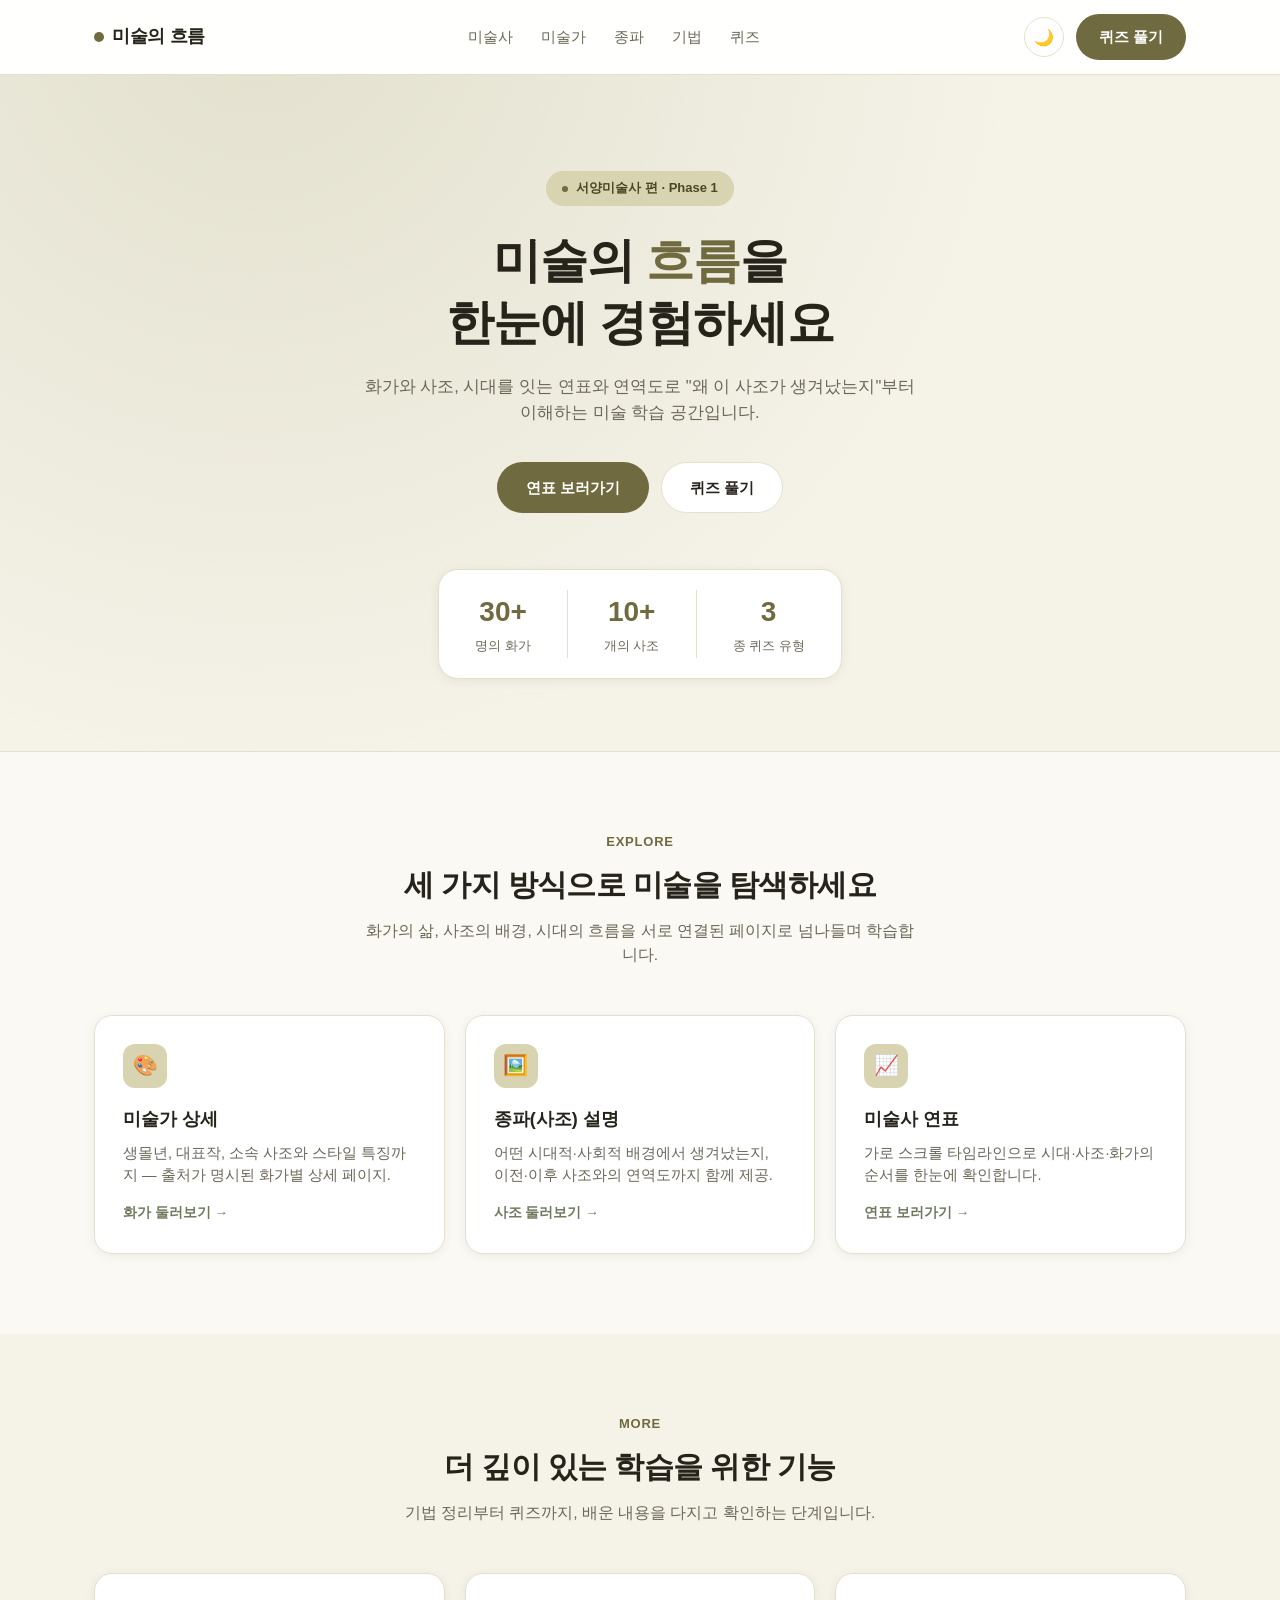
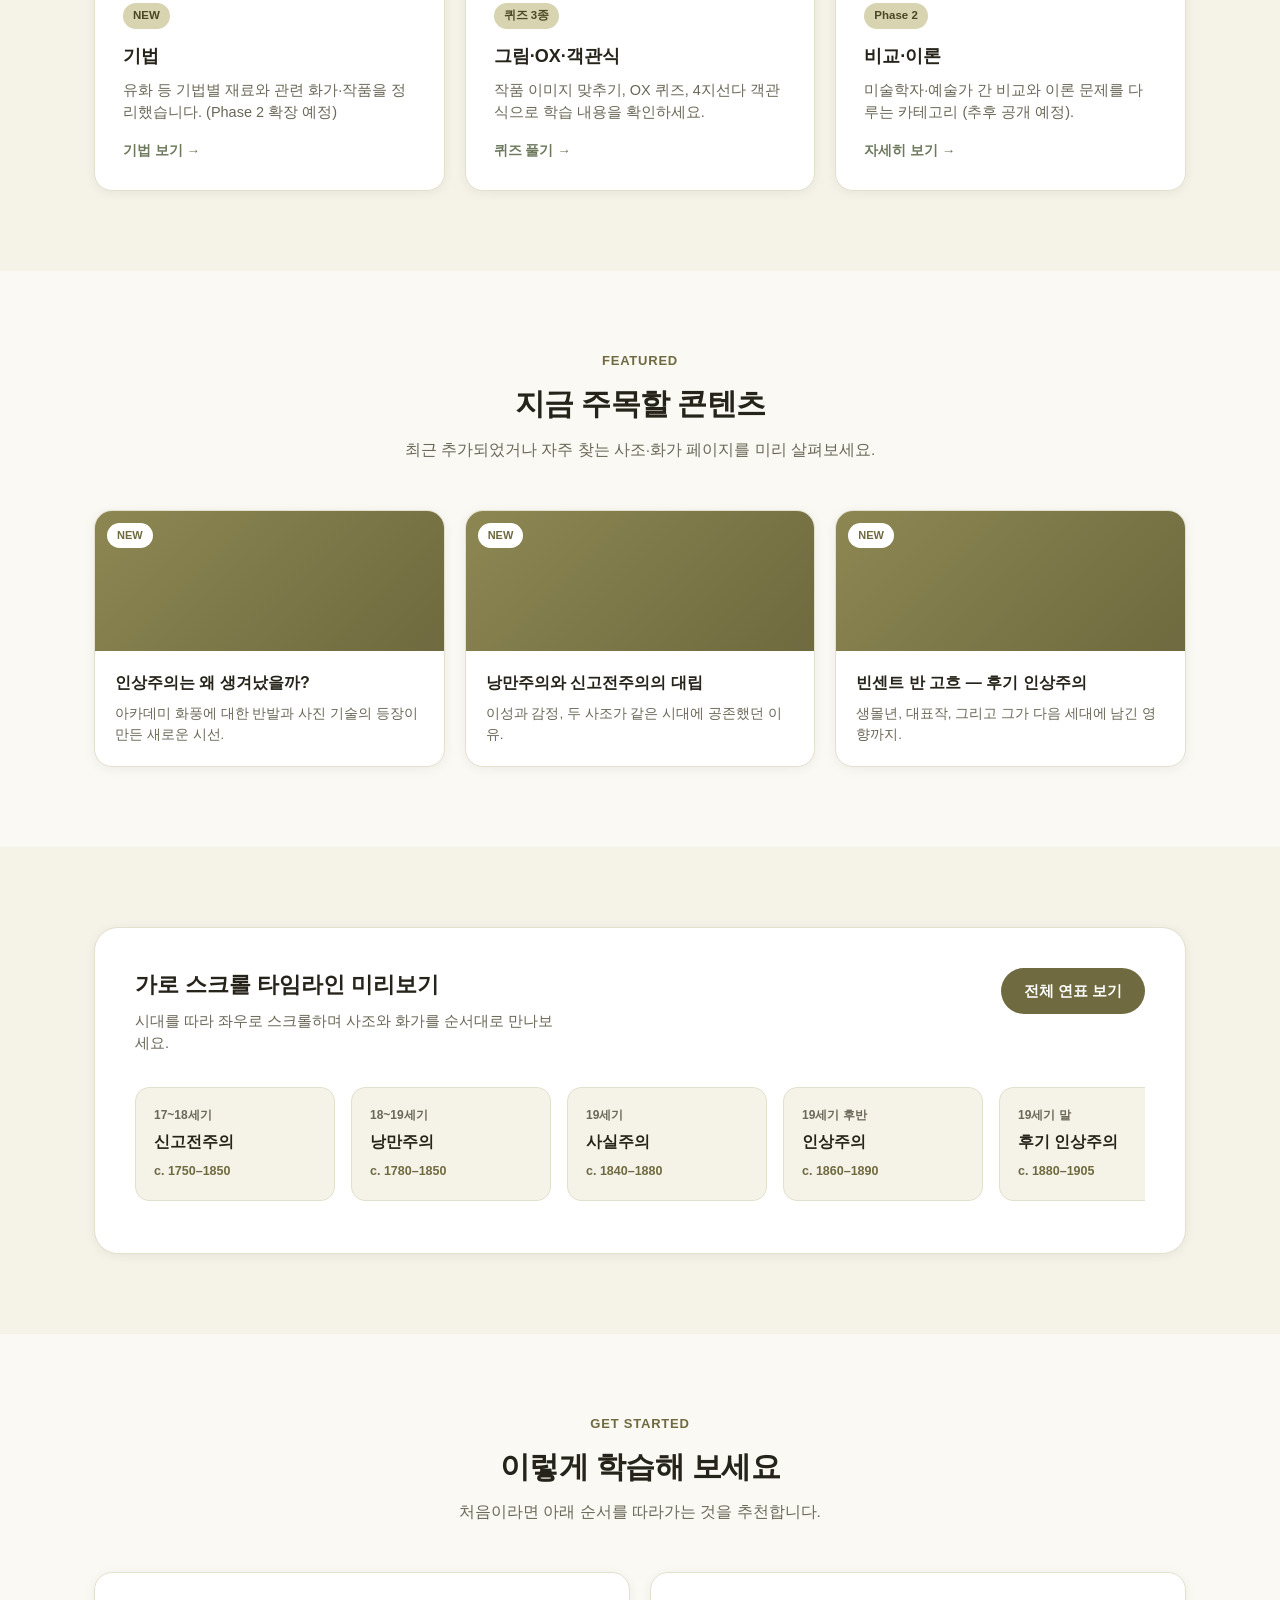
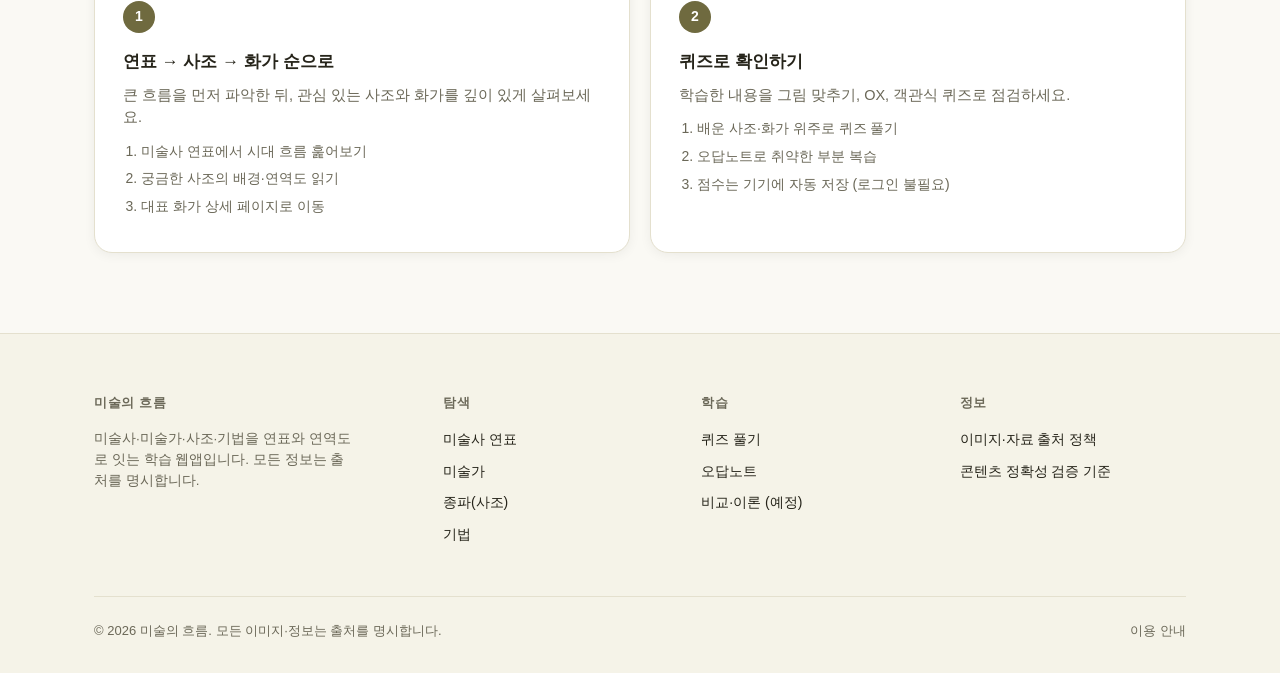
==== commit 5eec8523: "Revert "Refresh design per design_11.md v0.3: shift from SaaS template look to editorial catalog sty" ====
--- a/index.html
+++ b/index.html
@@ -28,32 +28,18 @@
 <main id="top">
 
   <!-- Hero -->
-  <section class="hero">
-    <div class="hero-split">
-      <div class="hero-copy">
-        <span class="badge-chip">서양미술사 · 1400–1920</span>
-        <h1>미술의 <span class="accent">흐름</span>을<br>따라가 보세요</h1>
-        <p class="sub">1400년 르네상스부터 1920년 입체주의까지, 화가와 사조가 서로 영향을 주고받으며 이어진 순서를 연표와 연역도로 살펴보는 학습 공간입니다.</p>
-        <div class="hero-cta">
-          <a class="btn btn-primary" href="timeline.html">연표 보러가기</a>
-          <a class="link-cta" href="quiz.html">퀴즈 풀기 →</a>
-        </div>
-        <p class="hero-meta"><strong>10</strong>개 사조 · <strong>26</strong>인의 화가 · <strong>3</strong>종 퀴즈</p>
-      </div>
-      <div class="hero-visual" aria-hidden="true">
-        <div class="hero-plate hero-plate-1">
-          <div class="hero-plate-swatch" style="background:linear-gradient(135deg,#8C8752,#4A4726);"></div>
-          <div class="hero-plate-cap">별이 빛나는 밤<span>반 고흐 · 1889</span></div>
-        </div>
-        <div class="hero-plate hero-plate-2">
-          <div class="hero-plate-swatch" style="background:linear-gradient(135deg,#C4BD7E,#8C8752);"></div>
-          <div class="hero-plate-cap">모나리자<span>다빈치 · c. 1503</span></div>
-        </div>
-        <div class="hero-plate hero-plate-3">
-          <div class="hero-plate-swatch" style="background:linear-gradient(135deg,#6F6A3F,#26241A);"></div>
-          <div class="hero-plate-cap">아비뇽의 처녀들<span>피카소 · 1907</span></div>
-        </div>
-      </div>
+  <section class="hero" style="padding-top:96px;">
+    <span class="badge-chip"><span class="pulse"></span>서양미술사 편 · Phase 1</span>
+    <h1>미술의 <span class="accent">흐름</span>을<br>한눈에 경험하세요</h1>
+    <p class="sub">화가와 사조, 시대를 잇는 연표와 연역도로 "왜 이 사조가 생겨났는지"부터 이해하는 미술 학습 공간입니다.</p>
+    <div class="hero-cta">
+      <a class="btn btn-primary" href="timeline.html">연표 보러가기</a>
+      <a class="btn btn-secondary" href="quiz.html">퀴즈 풀기</a>
+    </div>
+    <div class="stats-row">
+      <div class="stat"><span class="num">30+</span><span class="label">명의 화가</span></div>
+      <div class="stat"><span class="num">10+</span><span class="label">개의 사조</span></div>
+      <div class="stat"><span class="num">3</span><span class="label">종 퀴즈 유형</span></div>
     </div>
   </section>
 
@@ -65,26 +51,24 @@
         <h2>세 가지 방식으로 미술을 탐색하세요</h2>
         <p>화가의 삶, 사조의 배경, 시대의 흐름을 서로 연결된 페이지로 넘나들며 학습합니다.</p>
       </div>
-      <div class="feature-split">
-        <a class="feature-card feature-card-lg" href="timeline.html">
-          <div class="feature-eyebrow">시간순으로 보기</div>
+      <div class="grid-3">
+        <div class="card">
+          <div class="icon">🎨</div>
+          <h3>미술가 상세</h3>
+          <p>생몰년, 대표작, 소속 사조와 스타일 특징까지 — 출처가 명시된 화가별 상세 페이지.</p>
+          <a class="card-link" href="artists.html">화가 둘러보기 →</a>
+        </div>
+        <div class="card">
+          <div class="icon">🖼️</div>
+          <h3>종파(사조) 설명</h3>
+          <p>어떤 시대적·사회적 배경에서 생겨났는지, 이전·이후 사조와의 연역도까지 함께 제공.</p>
+          <a class="card-link" href="movements.html">사조 둘러보기 →</a>
+        </div>
+        <div class="card">
+          <div class="icon">📈</div>
           <h3>미술사 연표</h3>
-          <p>가로 스크롤 타임라인으로 르네상스부터 입체주의까지, 사조가 이어진 순서를 한눈에 확인합니다.</p>
-          <span class="card-link">연표 보러가기 →</span>
-        </a>
-        <div class="feature-stack">
-          <a class="feature-card" href="artists.html">
-            <div class="feature-eyebrow">사람으로 보기</div>
-            <h3>미술가 상세</h3>
-            <p>생몰년, 대표작, 소속 사조와 화풍의 핵심을 화가별로 정리했습니다.</p>
-            <span class="card-link">화가 둘러보기 →</span>
-          </a>
-          <a class="feature-card" href="movements.html">
-            <div class="feature-eyebrow">배경으로 보기</div>
-            <h3>종파(사조) 설명</h3>
-            <p>어떤 시대적·사회적 배경에서 생겨났는지, 이전·이후 사조와의 관계까지 함께 봅니다.</p>
-            <span class="card-link">사조 둘러보기 →</span>
-          </a>
+          <p>가로 스크롤 타임라인으로 시대·사조·화가의 순서를 한눈에 확인합니다.</p>
+          <a class="card-link" href="timeline.html">연표 보러가기 →</a>
         </div>
       </div>
     </div>
@@ -100,9 +84,9 @@
       </div>
       <div class="grid-3">
         <div class="card">
-          <span class="tag">기법 8선</span>
+          <span class="tag">NEW</span>
           <h3>기법</h3>
-          <p>프레스코, 유화, 임파스토 등 기법별 재료와 관련 화가·작품을 정리했습니다.</p>
+          <p>유화 등 기법별 재료와 관련 화가·작품을 정리했습니다. (Phase 2 확장 예정)</p>
           <a class="card-link" href="techniques.html">기법 보기 →</a>
         </div>
         <div class="card">
@@ -131,21 +115,21 @@
       </div>
       <div class="grid-3">
         <div class="preview-card">
-          <div class="preview-thumb"></div>
+          <div class="preview-thumb"><span class="new-badge">NEW</span></div>
           <div class="preview-body">
             <h3>인상주의는 왜 생겨났을까?</h3>
             <p>아카데미 화풍에 대한 반발과 사진 기술의 등장이 만든 새로운 시선.</p>
           </div>
         </div>
         <div class="preview-card">
-          <div class="preview-thumb"></div>
+          <div class="preview-thumb"><span class="new-badge">NEW</span></div>
           <div class="preview-body">
             <h3>낭만주의와 신고전주의의 대립</h3>
             <p>이성과 감정, 두 사조가 같은 시대에 공존했던 이유.</p>
           </div>
         </div>
         <div class="preview-card">
-          <div class="preview-thumb"></div>
+          <div class="preview-thumb"><span class="new-badge">NEW</span></div>
           <div class="preview-body">
             <h3>빈센트 반 고흐 — 후기 인상주의</h3>
             <p>생몰년, 대표작, 그리고 그가 다음 세대에 남긴 영향까지.</p>
--- a/assets/styles.css
+++ b/assets/styles.css
@@ -1,5 +1,3 @@
-@import url('https://fonts.googleapis.com/css2?family=Noto+Serif+KR:wght@600;700;800&display=swap');
-
 :root {
   --bg: #FAF9F4;
   --surface: #FFFFFF;
@@ -16,7 +14,6 @@
   --link-accent: #6E7A5E;
   --shadow: 0 2px 12px rgba(0,0,0,0.06);
   --on-brand: #FFFFFF;
-  --font-serif: 'Noto Serif KR', 'Noto Serif', Georgia, 'Times New Roman', serif;
 }
 
 @media (prefers-color-scheme: dark) {
@@ -186,100 +183,73 @@
 /* ---------- Hero ---------- */
 .hero {
   background:
-    radial-gradient(circle at 20% -10%, color-mix(in srgb, var(--brand) 14%, transparent), transparent 60%),
+    radial-gradient(circle at 20% -10%, color-mix(in srgb, var(--brand) 18%, transparent), transparent 60%),
     var(--surface-alt);
   border-bottom: 1px solid var(--border);
-  padding: 88px 24px 80px;
-}
-
-.hero-split {
-  max-width: 1140px;
-  margin: 0 auto;
-  display: grid;
-  grid-template-columns: 1.15fr 0.85fr;
-  gap: 56px;
-  align-items: center;
-}
-@media (max-width: 860px) {
-  .hero-split { grid-template-columns: 1fr; text-align: center; gap: 48px; }
+  padding: 96px 24px 72px;
+  text-align: center;
 }
 
 .badge-chip {
-  display: inline-block;
-  padding-bottom: 8px;
-  border-bottom: 2px solid var(--brand);
-  color: var(--brand-strong);
-  font-size: 12.5px;
-  font-weight: 700;
-  letter-spacing: .08em;
-  text-transform: uppercase;
-  margin-bottom: 26px;
-}
+  display: inline-flex;
+  align-items: center;
+  gap: 8px;
+  padding: 7px 16px;
+  border-radius: 999px;
+  background: var(--badge-bg);
+  color: var(--badge-text);
+  font-size: 13px;
+  font-weight: 600;
+  margin-bottom: 24px;
+}
+.badge-chip .pulse { width: 6px; height: 6px; border-radius: 50%; background: var(--brand-strong); }
 
 .hero h1 {
-  font-family: var(--font-serif);
-  font-size: clamp(30px, 4.2vw, 46px);
-  font-weight: 700;
-  letter-spacing: -0.01em;
-  line-height: 1.32;
-  margin: 0 0 20px;
+  font-size: clamp(30px, 5vw, 48px);
+  font-weight: 800;
+  letter-spacing: -0.02em;
+  line-height: 1.3;
+  margin: 0 auto 20px;
+  max-width: 720px;
   text-wrap: balance;
 }
 .hero h1 .accent { color: var(--brand-strong); }
 
 .hero p.sub {
-  max-width: 460px;
-  margin: 0 0 32px;
+  max-width: 560px;
+  margin: 0 auto 36px;
   color: var(--muted);
-  font-size: 16px;
-}
-@media (max-width: 860px) { .hero p.sub { margin-left: auto; margin-right: auto; } }
+  font-size: 16.5px;
+}
 
 .hero-cta {
   display: flex;
-  align-items: center;
-  gap: 22px;
-  margin-bottom: 30px;
+  justify-content: center;
+  gap: 12px;
+  margin-bottom: 56px;
   flex-wrap: wrap;
 }
-@media (max-width: 860px) { .hero-cta { justify-content: center; } }
 .hero-cta .btn { padding: 13px 28px; font-size: 15px; }
 
-.hero-meta { font-size: 13.5px; color: var(--muted); margin: 0; }
-.hero-meta strong { color: var(--brand-strong); font-weight: 700; }
-
-.link-cta {
+.stats-row {
   display: inline-flex;
   align-items: center;
-  gap: 6px;
-  font-size: 14.5px;
-  font-weight: 700;
-  color: var(--link-accent);
-}
-.link-cta:hover { text-decoration: underline; }
-
-/* ---------- Hero visual (decorative plate stack) ---------- */
-.hero-visual { position: relative; height: 340px; }
-@media (max-width: 860px) { .hero-visual { height: 300px; margin: 0 auto; max-width: 320px; } }
-
-.hero-plate {
-  position: absolute;
-  width: 190px;
-  background: var(--surface);
-  border: 1px solid var(--border);
-  border-radius: 6px;
+  gap: 0;
+  background: var(--surface);
+  border: 1px solid var(--border);
+  border-radius: 20px;
+  padding: 20px 0;
   box-shadow: var(--shadow);
-  padding: 10px 10px 14px;
-}
-.hero-plate-swatch { height: 128px; border-radius: 3px; margin-bottom: 10px; }
-.hero-plate-cap { font-size: 12px; font-weight: 700; color: var(--ink); }
-.hero-plate-cap span { display: block; font-weight: 500; color: var(--muted); font-size: 11px; margin-top: 2px; }
-
-.hero-plate-1 { top: 0; left: 44px; transform: rotate(-4deg); z-index: 3; }
-.hero-plate-2 { top: 66px; left: 200px; transform: rotate(3deg); z-index: 2; }
-.hero-plate-3 { top: 148px; left: 64px; transform: rotate(-8deg); z-index: 1; opacity: .85; }
-@media (max-width: 480px) {
-  .hero-visual { transform: scale(.82); }
+}
+.stat { padding: 0 36px; text-align: center; }
+.stat + .stat { border-left: 1px solid var(--border); }
+.stat .num { font-size: 28px; font-weight: 800; color: var(--brand-strong); display: block; font-variant-numeric: tabular-nums; }
+.stat .label { font-size: 13px; color: var(--muted); margin-top: 4px; }
+
+@media (max-width: 560px) {
+  .stats-row { flex-direction: column; border-radius: 16px; padding: 8px 0; }
+  .stat { padding: 12px 28px; width: 100%; }
+  .stat + .stat { border-left: none; border-top: 1px solid var(--border); }
 }
 
 /* ---------- Page header (utility pages) ---------- */
@@ -293,10 +263,9 @@
   text-transform: uppercase; letter-spacing: .06em; margin-bottom: 10px;
 }
 .page-header h1 {
-  font-family: var(--font-serif);
   font-size: clamp(26px, 3.6vw, 36px);
-  font-weight: 700;
-  letter-spacing: -0.01em;
+  font-weight: 800;
+  letter-spacing: -0.02em;
   margin: 0 0 12px;
   text-wrap: balance;
 }
@@ -309,7 +278,7 @@
   font-size: 13px; font-weight: 700; color: var(--brand-strong);
   text-transform: uppercase; letter-spacing: .06em; margin-bottom: 10px;
 }
-.section-head h2 { font-family: var(--font-serif); font-size: 30px; font-weight: 700; letter-spacing: -0.01em; margin: 0 0 10px; text-wrap: balance; }
+.section-head h2 { font-size: 30px; font-weight: 800; letter-spacing: -0.02em; margin: 0 0 10px; text-wrap: balance; }
 .section-head p { color: var(--muted); font-size: 15.5px; margin: 0; }
 
 .grid-3 {
@@ -352,54 +321,24 @@
 
 .tag {
   display: inline-block;
-  font-size: 11px;
+  font-size: 11.5px;
   font-weight: 700;
-  letter-spacing: .05em;
-  text-transform: uppercase;
-  color: var(--brand-strong);
-  padding-left: 10px;
-  border-left: 2px solid var(--brand);
+  padding: 4px 10px;
+  border-radius: 999px;
+  background: var(--badge-bg);
+  color: var(--badge-text);
   margin-bottom: 14px;
 }
 
-/* ---------- Feature split (asymmetric) ---------- */
-.feature-split {
-  display: grid;
-  grid-template-columns: 1.3fr 1fr;
-  gap: 20px;
-}
-@media (max-width: 860px) { .feature-split { grid-template-columns: 1fr; } }
-
-.feature-card {
-  display: block;
-  background: var(--surface);
-  border: 1px solid var(--border);
-  border-radius: 4px;
-  padding: 32px;
-  transition: border-color .15s ease;
-}
-.feature-card:hover { border-color: var(--brand); }
-.feature-card-lg {
-  display: flex;
-  flex-direction: column;
-  justify-content: flex-end;
-  min-height: 320px;
-  background: linear-gradient(160deg, var(--surface-alt), var(--surface));
-}
-.feature-stack { display: flex; flex-direction: column; gap: 20px; }
-.feature-eyebrow { font-size: 11.5px; font-weight: 700; letter-spacing: .06em; text-transform: uppercase; color: var(--muted); margin-bottom: 10px; }
-.feature-card h3 { font-family: var(--font-serif); font-size: 19px; margin: 0 0 10px; font-weight: 700; }
-.feature-card p { color: var(--muted); font-size: 14.5px; margin: 0 0 16px; }
-.feature-card .card-link { font-size: 13.5px; font-weight: 600; color: var(--link-accent); }
-
 .section-alt { background: var(--surface-alt); }
 
-/* ---------- Preview cards ---------- */
+/* ---------- Preview cards (NEW) ---------- */
 .preview-card {
   background: var(--surface);
   border: 1px solid var(--border);
-  border-radius: 4px;
+  border-radius: 18px;
   overflow: hidden;
+  box-shadow: var(--shadow);
   transition: transform .15s ease;
 }
 .preview-card:hover { transform: translateY(-3px); }
@@ -408,16 +347,22 @@
   background: linear-gradient(135deg, var(--brand) 0%, var(--brand-strong) 100%);
   position: relative;
 }
+.preview-thumb .new-badge {
+  position: absolute; top: 12px; left: 12px;
+  background: var(--surface); color: var(--brand-strong);
+  font-size: 11px; font-weight: 800; padding: 4px 10px; border-radius: 999px;
+}
 .preview-body { padding: 20px; }
-.preview-body h3 { font-family: var(--font-serif); font-size: 16px; margin: 0 0 8px; }
+.preview-body h3 { font-size: 16px; margin: 0 0 8px; }
 .preview-body p { font-size: 13.5px; color: var(--muted); margin: 0; }
 
 /* ---------- Promo box ---------- */
 .promo-box {
   background: var(--surface);
   border: 1px solid var(--border);
-  border-radius: 8px;
+  border-radius: 24px;
   padding: 40px;
+  box-shadow: var(--shadow);
 }
 .promo-box .promo-top {
   display: flex; justify-content: space-between; align-items: flex-start; gap: 24px;
@@ -441,7 +386,7 @@
   scroll-snap-align: start;
   background: var(--surface-alt);
   border: 1px solid var(--border);
-  border-radius: 6px;
+  border-radius: 14px;
   padding: 18px;
 }
 .timeline-item .era { font-size: 12px; color: var(--muted); font-weight: 600; margin-bottom: 6px; }
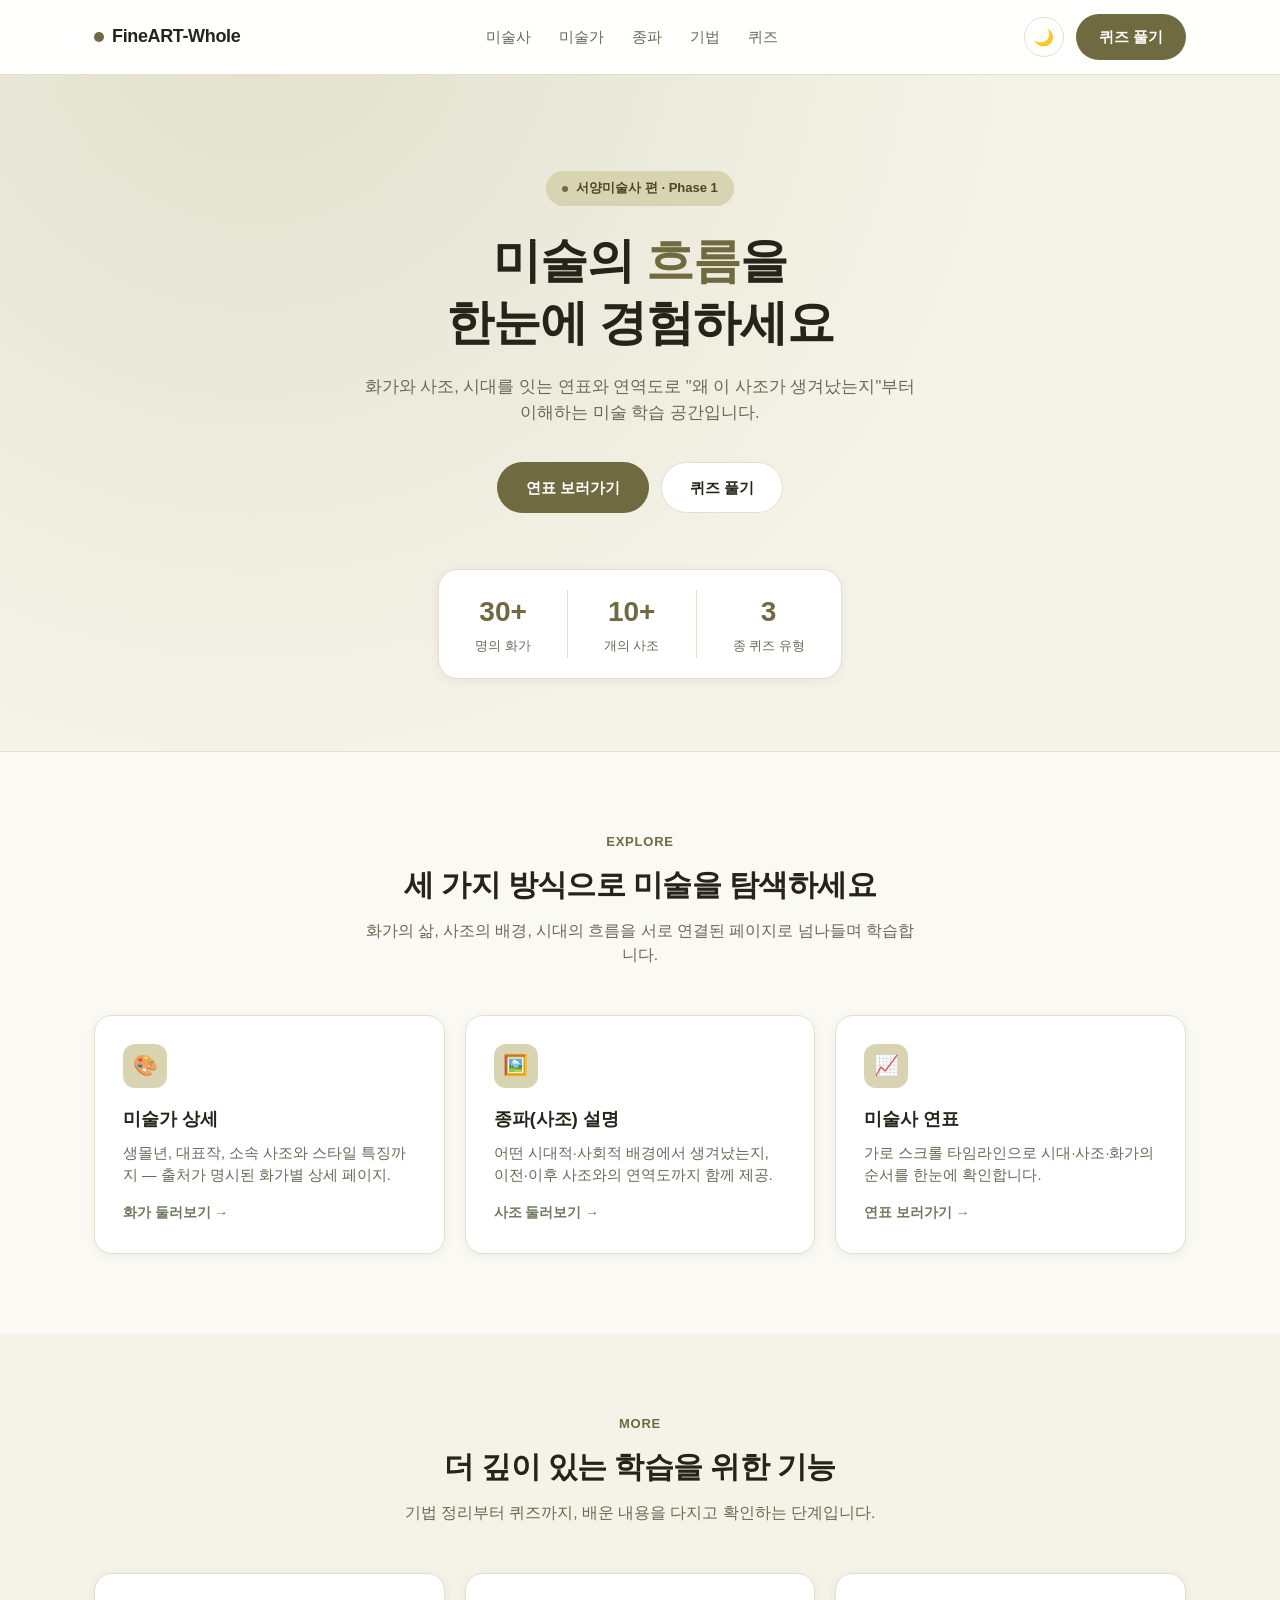
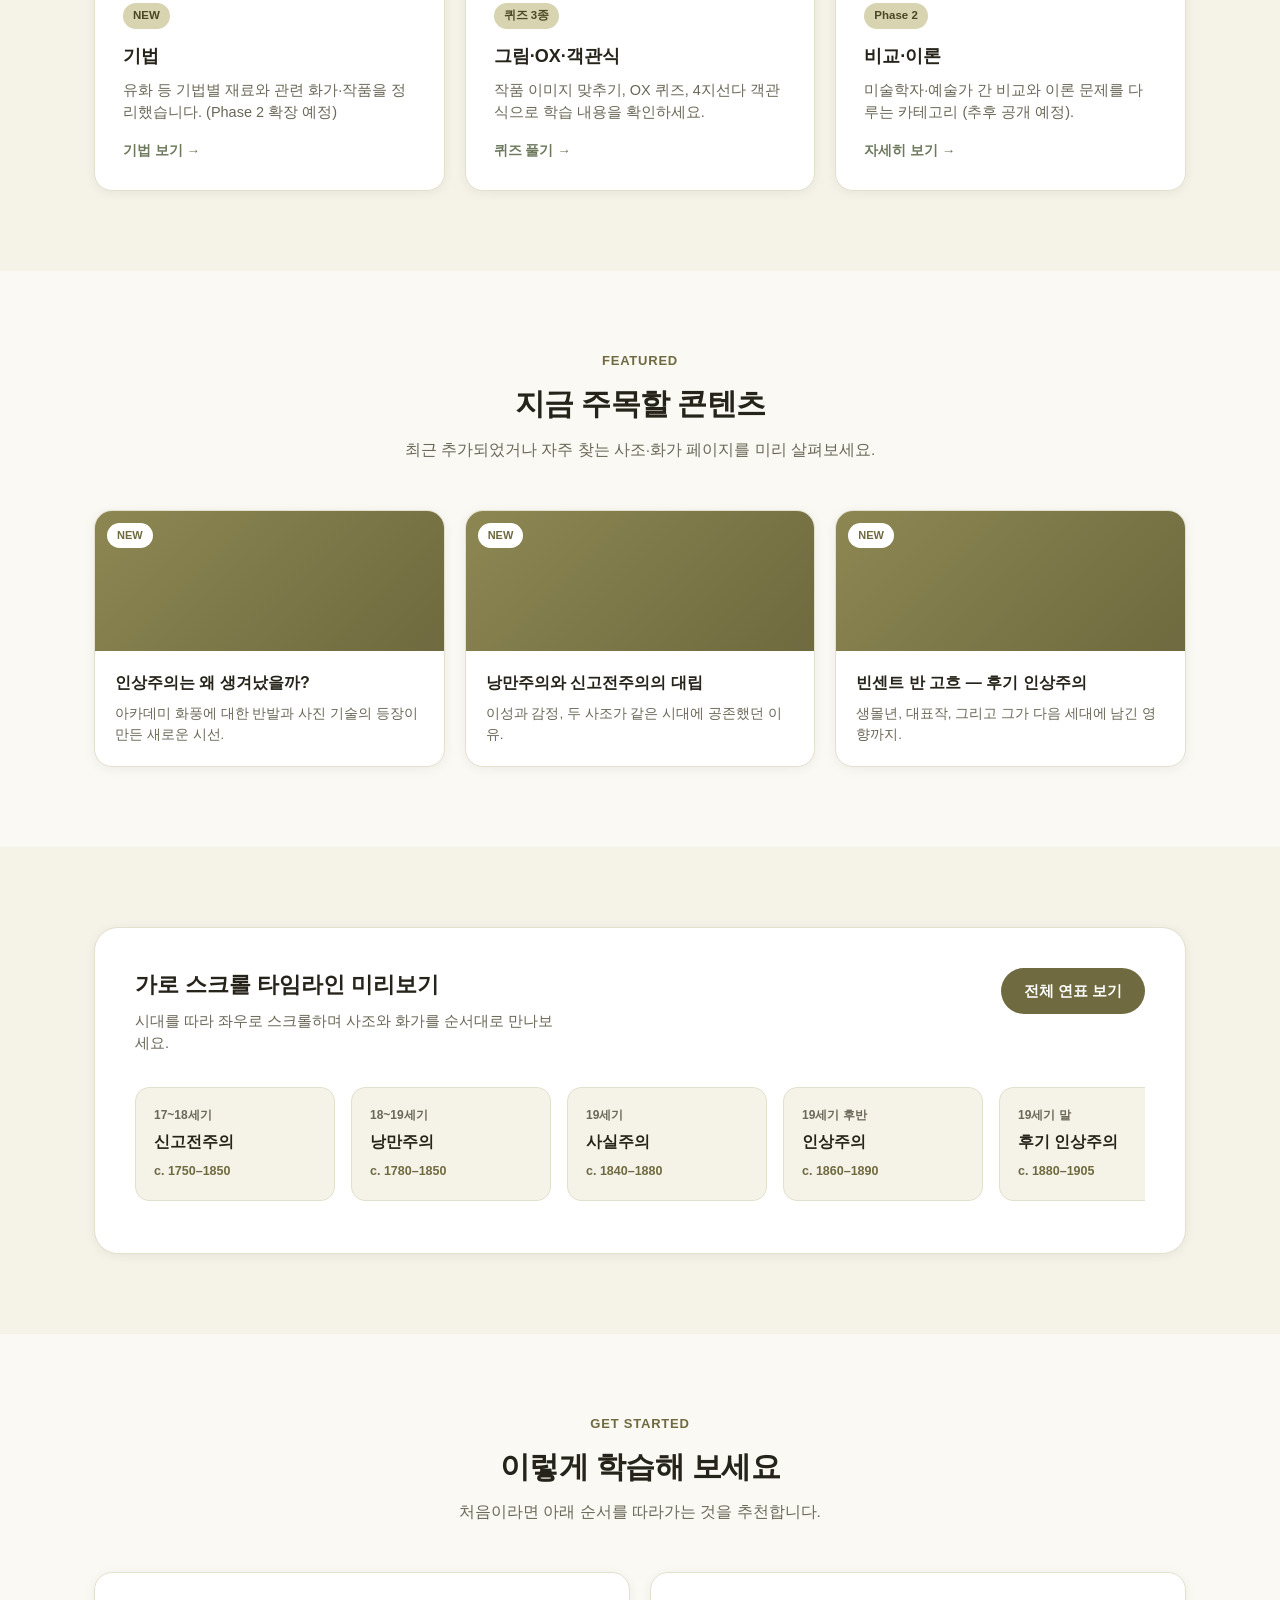
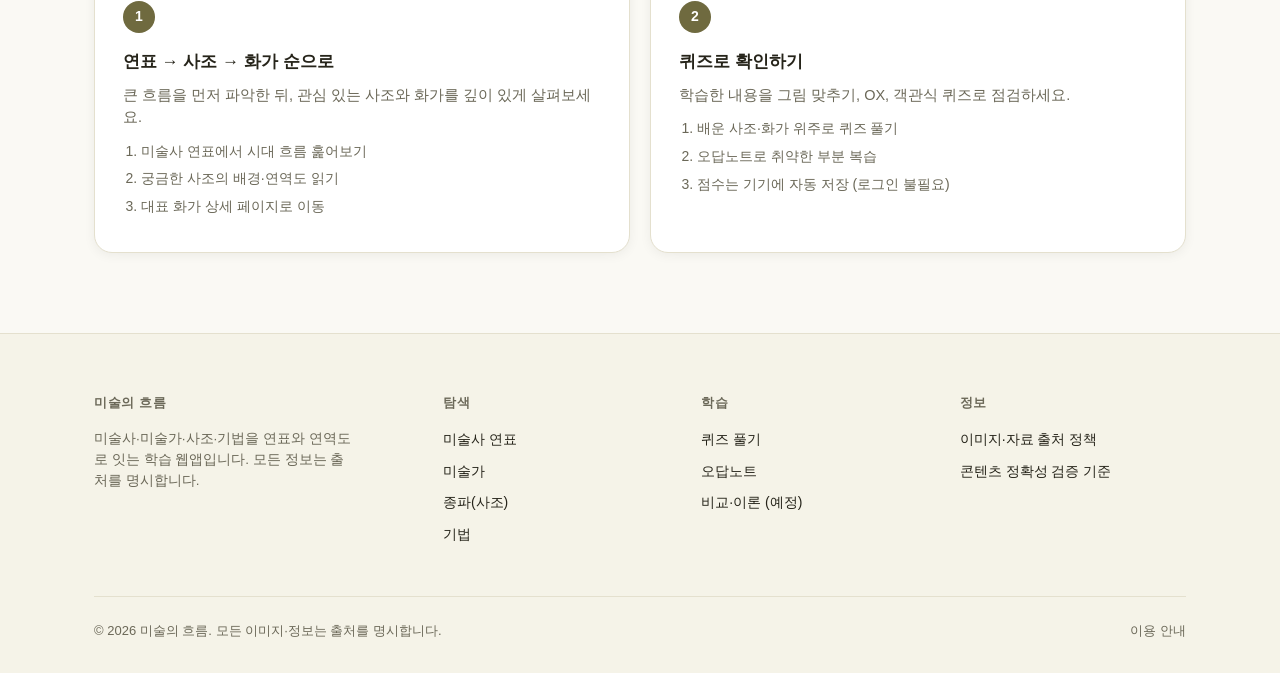
==== commit 2652d095: "Rename nav logo wordmark from 미술의 흐름 to FineART-Whole Co-Authored-By: Claude Sonnet 5 <noreply@anthr" ====
--- a/index.html
+++ b/index.html
@@ -10,7 +10,7 @@
 
 <header class="nav">
   <div class="nav-inner">
-    <a class="logo" href="#top"><span class="dot"></span>미술의 흐름</a>
+    <a class="logo" href="#top"><span class="dot"></span>FineART-Whole</a>
     <nav class="nav-links">
       <a href="timeline.html">미술사</a>
       <a href="artists.html">미술가</a>
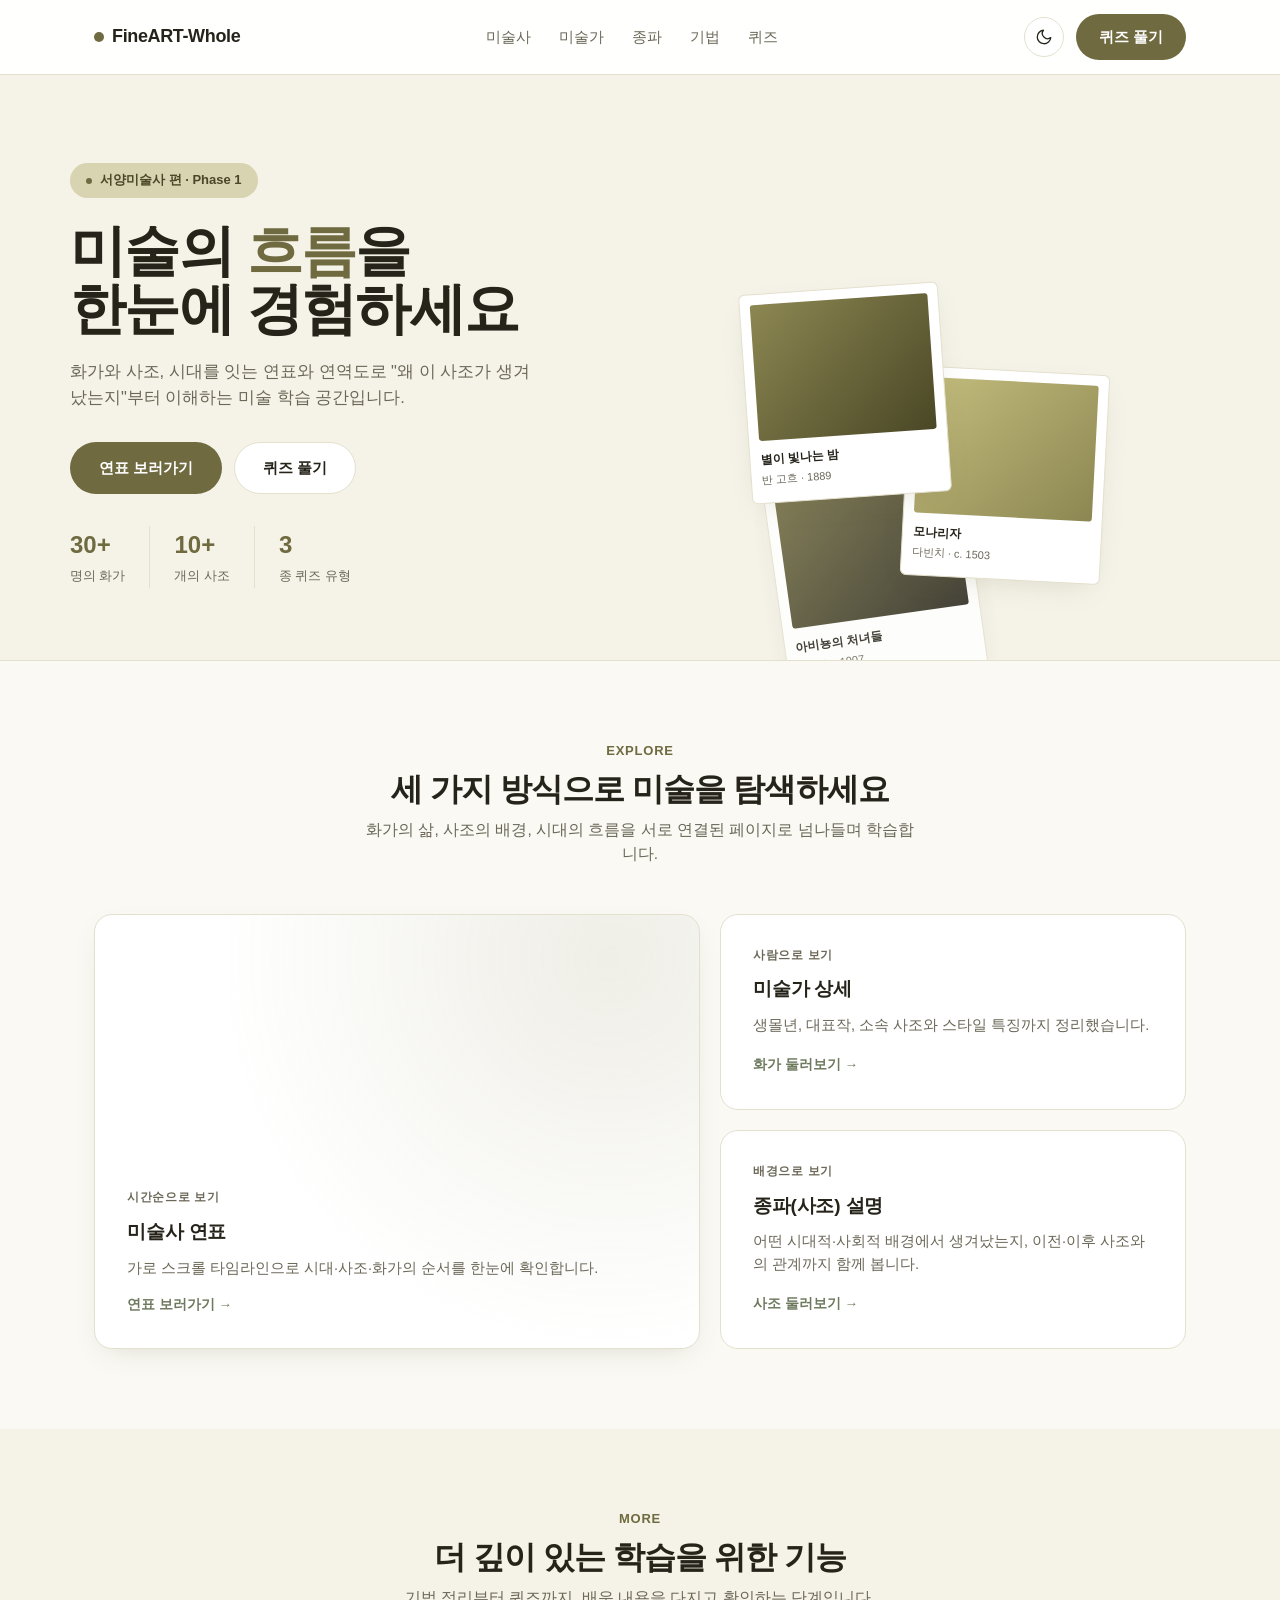
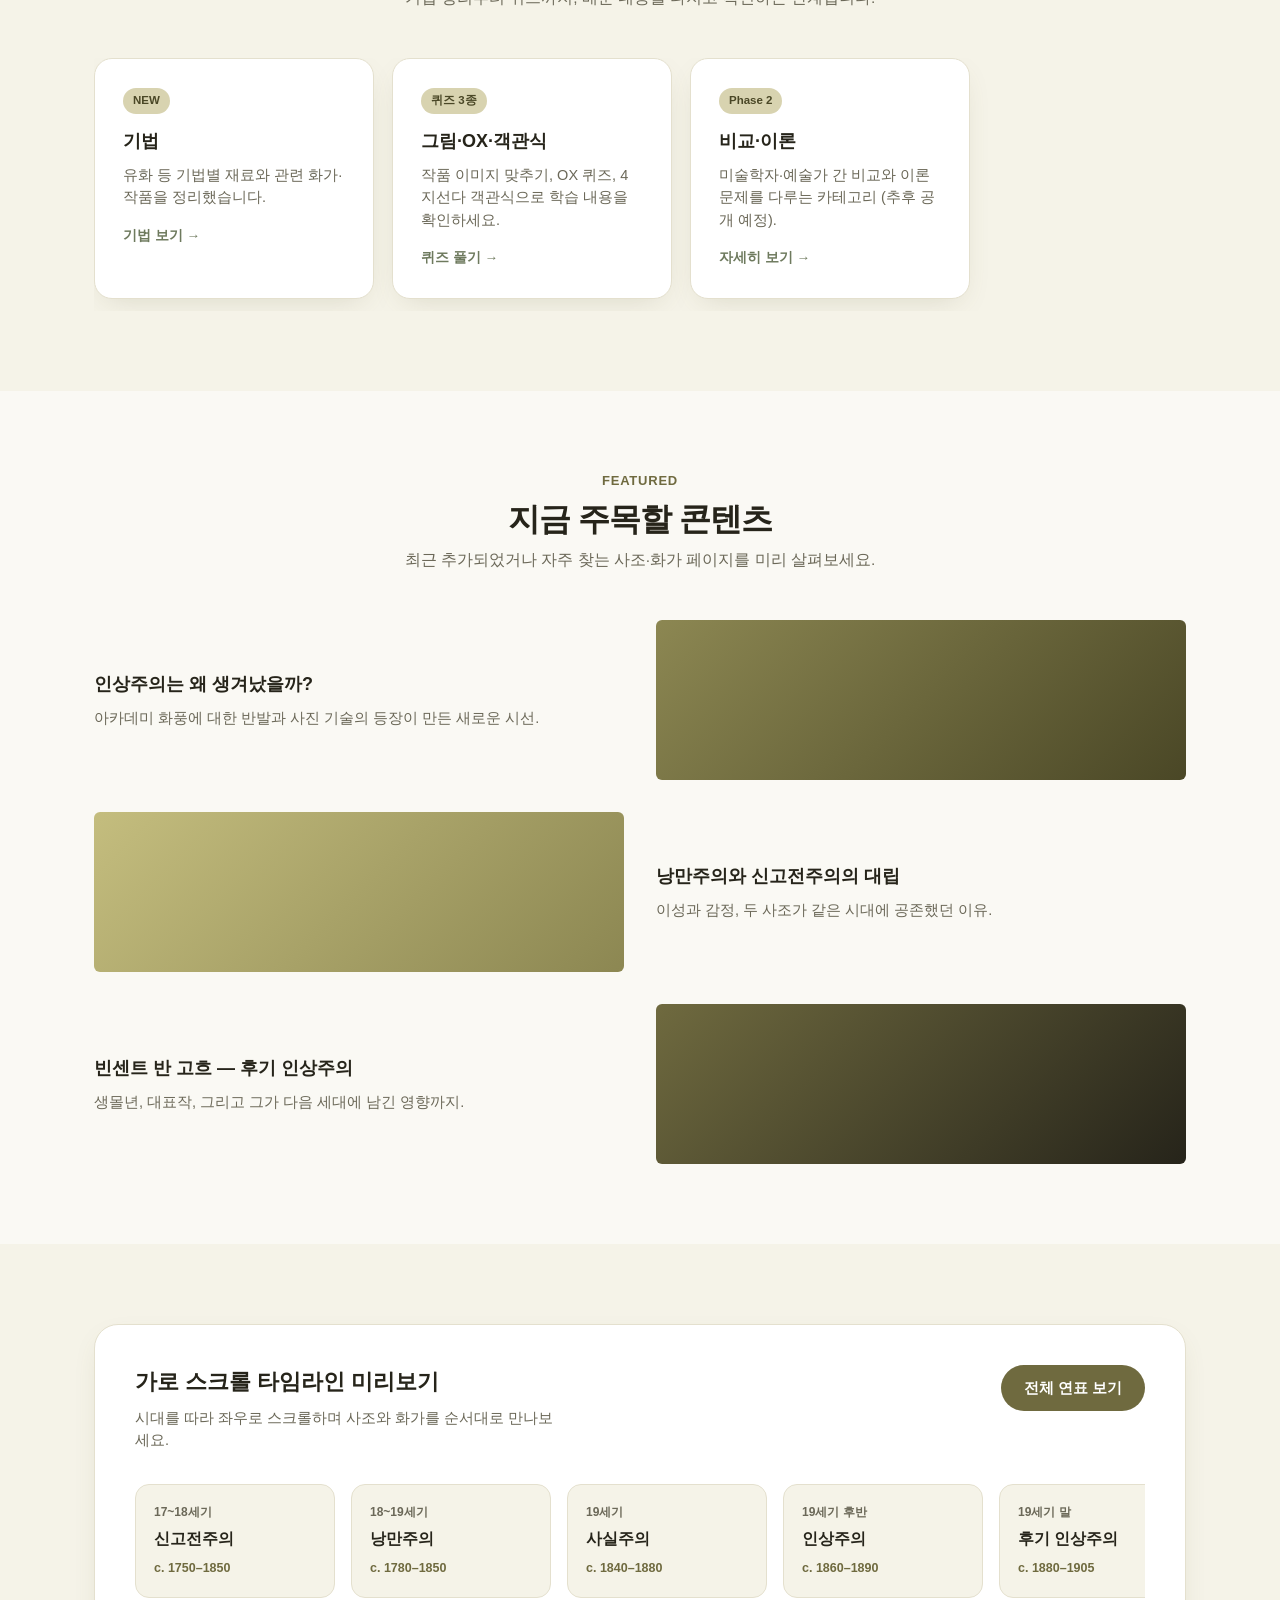
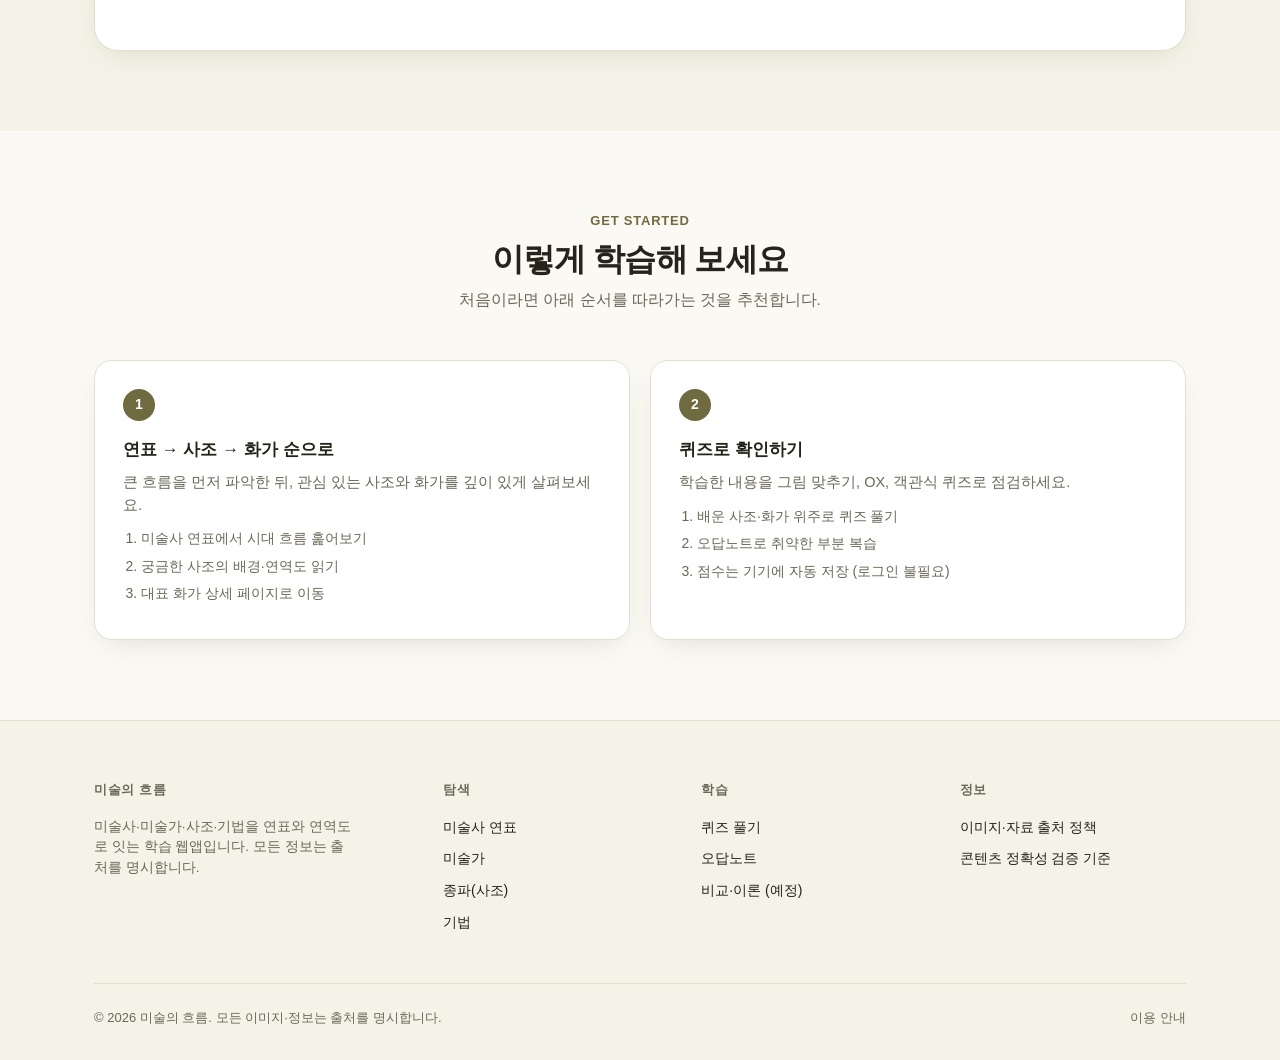
==== commit 8ca939e2: "Apply design-taste-frontend-v1 skill: kill emoji, anti-slop layout, motion polish Adapted the skill'" ====
--- a/index.html
+++ b/index.html
@@ -19,7 +19,10 @@
       <a href="quiz.html">퀴즈</a>
     </nav>
     <div class="nav-right">
-      <button class="theme-toggle" id="themeToggle" type="button" aria-label="테마 전환">🌙</button>
+      <button class="theme-toggle" id="themeToggle" type="button" aria-label="테마 전환">
+        <svg class="icon-sun" viewBox="0 0 24 24" fill="none" stroke="currentColor" stroke-width="1.75" stroke-linecap="round" stroke-linejoin="round"><circle cx="12" cy="12" r="4"/><path d="M12 2v2M12 20v2M4.93 4.93l1.41 1.41M17.66 17.66l1.41 1.41M2 12h2M20 12h2M4.93 19.07l1.41-1.41M17.66 6.34l1.41-1.41"/></svg>
+        <svg class="icon-moon" viewBox="0 0 24 24" fill="none" stroke="currentColor" stroke-width="1.75" stroke-linecap="round" stroke-linejoin="round"><path d="M21 12.79A9 9 0 1 1 11.21 3 7 7 0 0 0 21 12.79z"/></svg>
+      </button>
       <a class="btn btn-primary" href="quiz.html">퀴즈 풀기</a>
     </div>
   </div>
@@ -28,22 +31,40 @@
 <main id="top">
 
   <!-- Hero -->
-  <section class="hero" style="padding-top:96px;">
-    <span class="badge-chip"><span class="pulse"></span>서양미술사 편 · Phase 1</span>
-    <h1>미술의 <span class="accent">흐름</span>을<br>한눈에 경험하세요</h1>
-    <p class="sub">화가와 사조, 시대를 잇는 연표와 연역도로 "왜 이 사조가 생겨났는지"부터 이해하는 미술 학습 공간입니다.</p>
-    <div class="hero-cta">
-      <a class="btn btn-primary" href="timeline.html">연표 보러가기</a>
-      <a class="btn btn-secondary" href="quiz.html">퀴즈 풀기</a>
-    </div>
-    <div class="stats-row">
-      <div class="stat"><span class="num">30+</span><span class="label">명의 화가</span></div>
-      <div class="stat"><span class="num">10+</span><span class="label">개의 사조</span></div>
-      <div class="stat"><span class="num">3</span><span class="label">종 퀴즈 유형</span></div>
-    </div>
-  </section>
-
-  <!-- Feature 3 cards -->
+  <section class="hero">
+    <div class="hero-split">
+      <div class="hero-copy">
+        <span class="badge-chip"><span class="pulse"></span>서양미술사 편 · Phase 1</span>
+        <h1>미술의 <span class="accent">흐름</span>을<br>한눈에 경험하세요</h1>
+        <p class="sub">화가와 사조, 시대를 잇는 연표와 연역도로 "왜 이 사조가 생겨났는지"부터 이해하는 미술 학습 공간입니다.</p>
+        <div class="hero-cta">
+          <a class="btn btn-primary" href="timeline.html">연표 보러가기</a>
+          <a class="btn btn-secondary" href="quiz.html">퀴즈 풀기</a>
+        </div>
+        <div class="stats-row">
+          <div class="stat"><span class="num">30+</span><span class="label">명의 화가</span></div>
+          <div class="stat"><span class="num">10+</span><span class="label">개의 사조</span></div>
+          <div class="stat"><span class="num">3</span><span class="label">종 퀴즈 유형</span></div>
+        </div>
+      </div>
+      <div class="hero-visual" aria-hidden="true">
+        <div class="hero-plate hero-plate-1">
+          <div class="hero-plate-swatch" style="background:linear-gradient(135deg,#8C8752,#4A4726);"></div>
+          <div class="hero-plate-cap">별이 빛나는 밤<span>반 고흐 · 1889</span></div>
+        </div>
+        <div class="hero-plate hero-plate-2">
+          <div class="hero-plate-swatch" style="background:linear-gradient(135deg,#C4BD7E,#8C8752);"></div>
+          <div class="hero-plate-cap">모나리자<span>다빈치 · c. 1503</span></div>
+        </div>
+        <div class="hero-plate hero-plate-3">
+          <div class="hero-plate-swatch" style="background:linear-gradient(135deg,#6F6A3F,#26241A);"></div>
+          <div class="hero-plate-cap">아비뇽의 처녀들<span>피카소 · 1907</span></div>
+        </div>
+      </div>
+    </div>
+  </section>
+
+  <!-- Feature bento (asymmetric) -->
   <section>
     <div class="wrap">
       <div class="section-head">
@@ -51,30 +72,32 @@
         <h2>세 가지 방식으로 미술을 탐색하세요</h2>
         <p>화가의 삶, 사조의 배경, 시대의 흐름을 서로 연결된 페이지로 넘나들며 학습합니다.</p>
       </div>
-      <div class="grid-3">
-        <div class="card">
-          <div class="icon">🎨</div>
-          <h3>미술가 상세</h3>
-          <p>생몰년, 대표작, 소속 사조와 스타일 특징까지 — 출처가 명시된 화가별 상세 페이지.</p>
-          <a class="card-link" href="artists.html">화가 둘러보기 →</a>
-        </div>
-        <div class="card">
-          <div class="icon">🖼️</div>
-          <h3>종파(사조) 설명</h3>
-          <p>어떤 시대적·사회적 배경에서 생겨났는지, 이전·이후 사조와의 연역도까지 함께 제공.</p>
-          <a class="card-link" href="movements.html">사조 둘러보기 →</a>
-        </div>
-        <div class="card">
-          <div class="icon">📈</div>
+      <div class="feature-split">
+        <a class="feature-card feature-card-lg" href="timeline.html">
+          <div class="feature-eyebrow">시간순으로 보기</div>
           <h3>미술사 연표</h3>
           <p>가로 스크롤 타임라인으로 시대·사조·화가의 순서를 한눈에 확인합니다.</p>
-          <a class="card-link" href="timeline.html">연표 보러가기 →</a>
-        </div>
-      </div>
-    </div>
-  </section>
-
-  <!-- Alt features -->
+          <span class="card-link">연표 보러가기 →</span>
+        </a>
+        <div class="feature-stack">
+          <a class="feature-card" href="artists.html">
+            <div class="feature-eyebrow">사람으로 보기</div>
+            <h3>미술가 상세</h3>
+            <p>생몰년, 대표작, 소속 사조와 스타일 특징까지 정리했습니다.</p>
+            <span class="card-link">화가 둘러보기 →</span>
+          </a>
+          <a class="feature-card" href="movements.html">
+            <div class="feature-eyebrow">배경으로 보기</div>
+            <h3>종파(사조) 설명</h3>
+            <p>어떤 시대적·사회적 배경에서 생겨났는지, 이전·이후 사조와의 관계까지 함께 봅니다.</p>
+            <span class="card-link">사조 둘러보기 →</span>
+          </a>
+        </div>
+      </div>
+    </div>
+  </section>
+
+  <!-- Alt features (horizontal scroll strip) -->
   <section class="section-alt">
     <div class="wrap">
       <div class="section-head">
@@ -82,11 +105,11 @@
         <h2>더 깊이 있는 학습을 위한 기능</h2>
         <p>기법 정리부터 퀴즈까지, 배운 내용을 다지고 확인하는 단계입니다.</p>
       </div>
-      <div class="grid-3">
+      <div class="scroll-strip">
         <div class="card">
           <span class="tag">NEW</span>
           <h3>기법</h3>
-          <p>유화 등 기법별 재료와 관련 화가·작품을 정리했습니다. (Phase 2 확장 예정)</p>
+          <p>유화 등 기법별 재료와 관련 화가·작품을 정리했습니다.</p>
           <a class="card-link" href="techniques.html">기법 보기 →</a>
         </div>
         <div class="card">
@@ -105,7 +128,7 @@
     </div>
   </section>
 
-  <!-- Recommended content preview -->
+  <!-- Recommended content preview (zig-zag) -->
   <section>
     <div class="wrap">
       <div class="section-head">
@@ -113,27 +136,25 @@
         <h2>지금 주목할 콘텐츠</h2>
         <p>최근 추가되었거나 자주 찾는 사조·화가 페이지를 미리 살펴보세요.</p>
       </div>
-      <div class="grid-3">
-        <div class="preview-card">
-          <div class="preview-thumb"><span class="new-badge">NEW</span></div>
-          <div class="preview-body">
-            <h3>인상주의는 왜 생겨났을까?</h3>
-            <p>아카데미 화풍에 대한 반발과 사진 기술의 등장이 만든 새로운 시선.</p>
-          </div>
-        </div>
-        <div class="preview-card">
-          <div class="preview-thumb"><span class="new-badge">NEW</span></div>
-          <div class="preview-body">
-            <h3>낭만주의와 신고전주의의 대립</h3>
-            <p>이성과 감정, 두 사조가 같은 시대에 공존했던 이유.</p>
-          </div>
-        </div>
-        <div class="preview-card">
-          <div class="preview-thumb"><span class="new-badge">NEW</span></div>
-          <div class="preview-body">
-            <h3>빈센트 반 고흐 — 후기 인상주의</h3>
-            <p>생몰년, 대표작, 그리고 그가 다음 세대에 남긴 영향까지.</p>
-          </div>
+      <div class="zigzag-row">
+        <div class="zigzag-visual" style="background:linear-gradient(135deg,#8C8752,#4A4726);"></div>
+        <div class="zigzag-body">
+          <h3>인상주의는 왜 생겨났을까?</h3>
+          <p>아카데미 화풍에 대한 반발과 사진 기술의 등장이 만든 새로운 시선.</p>
+        </div>
+      </div>
+      <div class="zigzag-row">
+        <div class="zigzag-visual" style="background:linear-gradient(135deg,#C4BD7E,#8C8752);"></div>
+        <div class="zigzag-body">
+          <h3>낭만주의와 신고전주의의 대립</h3>
+          <p>이성과 감정, 두 사조가 같은 시대에 공존했던 이유.</p>
+        </div>
+      </div>
+      <div class="zigzag-row">
+        <div class="zigzag-visual" style="background:linear-gradient(135deg,#6F6A3F,#26241A);"></div>
+        <div class="zigzag-body">
+          <h3>빈센트 반 고흐 — 후기 인상주의</h3>
+          <p>생몰년, 대표작, 그리고 그가 다음 세대에 남긴 영향까지.</p>
         </div>
       </div>
     </div>
--- a/assets/styles.css
+++ b/assets/styles.css
@@ -12,8 +12,9 @@
   --success: #5C7A32;
   --error: #B5533B;
   --link-accent: #6E7A5E;
-  --shadow: 0 2px 12px rgba(0,0,0,0.06);
+  --shadow: 0 10px 30px -12px rgba(111,106,63,0.22);
   --on-brand: #FFFFFF;
+  --ease: cubic-bezier(0.16, 1, 0.3, 1);
 }
 
 @media (prefers-color-scheme: dark) {
@@ -31,7 +32,7 @@
     --success: #8FAE55;
     --error: #D97A63;
     --link-accent: #9AA688;
-    --shadow: 0 2px 12px rgba(0,0,0,0.3);
+    --shadow: 0 10px 30px -12px rgba(0,0,0,0.45);
     --on-brand: #201F16;
   }
 }
@@ -50,7 +51,7 @@
   --success: #8FAE55;
   --error: #D97A63;
   --link-accent: #9AA688;
-  --shadow: 0 2px 12px rgba(0,0,0,0.3);
+  --shadow: 0 10px 30px -12px rgba(0,0,0,0.45);
   --on-brand: #201F16;
 }
 
@@ -68,6 +69,18 @@
 
 a { color: inherit; text-decoration: none; }
 img { max-width: 100%; display: block; }
+
+@keyframes riseIn {
+  from { opacity: 0; transform: translateY(14px); }
+  to { opacity: 1; transform: translateY(0); }
+}
+.rise-in {
+  animation: riseIn .6s var(--ease) both;
+  animation-delay: calc(var(--i, 0) * 90ms);
+}
+@media (prefers-reduced-motion: reduce) {
+  .rise-in { animation: none; }
+}
 
 .wrap {
   max-width: 1140px;
@@ -143,11 +156,22 @@
   align-items: center;
   justify-content: center;
   cursor: pointer;
-  font-size: 16px;
   color: var(--ink);
+  transition: border-color .2s var(--ease), transform .15s var(--ease);
 }
 
 .theme-toggle:hover { border-color: var(--brand); }
+.theme-toggle:active { transform: scale(.92); }
+
+.theme-toggle svg { width: 18px; height: 18px; }
+.theme-toggle .icon-sun { display: none; }
+.theme-toggle .icon-moon { display: block; }
+@media (prefers-color-scheme: dark) {
+  html:not([data-theme="light"]) .theme-toggle .icon-sun { display: block; }
+  html:not([data-theme="light"]) .theme-toggle .icon-moon { display: none; }
+}
+html[data-theme="dark"] .theme-toggle .icon-sun { display: block; }
+html[data-theme="dark"] .theme-toggle .icon-moon { display: none; }
 
 .btn {
   display: inline-flex;
@@ -161,9 +185,10 @@
   border: 1px solid transparent;
   cursor: pointer;
   white-space: nowrap;
-  transition: transform .12s ease, opacity .12s ease;
+  transition: transform .18s var(--ease), opacity .18s var(--ease), border-color .18s var(--ease);
 }
 .btn:hover { transform: translateY(-1px); }
+.btn:active { transform: scale(.97); }
 
 .btn-primary {
   background: var(--brand-strong);
@@ -182,13 +207,25 @@
 
 /* ---------- Hero ---------- */
 .hero {
-  background:
-    radial-gradient(circle at 20% -10%, color-mix(in srgb, var(--brand) 18%, transparent), transparent 60%),
-    var(--surface-alt);
+  background: var(--surface-alt);
   border-bottom: 1px solid var(--border);
-  padding: 96px 24px 72px;
-  text-align: center;
-}
+  padding: 88px 24px 0;
+  overflow: hidden;
+}
+
+.hero-split {
+  max-width: 1140px;
+  margin: 0 auto;
+  display: grid;
+  grid-template-columns: 1.1fr 0.9fr;
+  gap: 40px;
+  align-items: end;
+}
+@media (max-width: 900px) {
+  .hero-split { grid-template-columns: 1fr; text-align: center; }
+}
+
+.hero-copy { padding-bottom: 72px; }
 
 .badge-chip {
   display: inline-flex;
@@ -205,52 +242,70 @@
 .badge-chip .pulse { width: 6px; height: 6px; border-radius: 50%; background: var(--brand-strong); }
 
 .hero h1 {
-  font-size: clamp(30px, 5vw, 48px);
+  font-size: clamp(34px, 5vw, 56px);
   font-weight: 800;
-  letter-spacing: -0.02em;
-  line-height: 1.3;
-  margin: 0 auto 20px;
-  max-width: 720px;
+  letter-spacing: -0.03em;
+  line-height: 1.05;
+  margin: 0 0 20px;
   text-wrap: balance;
 }
+@media (max-width: 900px) { .hero h1 { margin: 0 auto 20px; } }
 .hero h1 .accent { color: var(--brand-strong); }
 
 .hero p.sub {
-  max-width: 560px;
-  margin: 0 auto 36px;
+  max-width: 460px;
+  margin: 0 0 32px;
   color: var(--muted);
   font-size: 16.5px;
 }
+@media (max-width: 900px) { .hero p.sub { margin: 0 auto 32px; } }
 
 .hero-cta {
   display: flex;
-  justify-content: center;
+  justify-content: flex-start;
   gap: 12px;
-  margin-bottom: 56px;
+  margin-bottom: 32px;
   flex-wrap: wrap;
 }
+@media (max-width: 900px) { .hero-cta { justify-content: center; } }
 .hero-cta .btn { padding: 13px 28px; font-size: 15px; }
 
 .stats-row {
   display: inline-flex;
   align-items: center;
   gap: 0;
-  background: var(--surface);
-  border: 1px solid var(--border);
-  border-radius: 20px;
-  padding: 20px 0;
+}
+.stat { padding: 0 24px 0 0; }
+.stat + .stat { border-left: 1px solid var(--border); padding-left: 24px; }
+.stat .num { font-size: 24px; font-weight: 800; color: var(--brand-strong); display: block; font-variant-numeric: tabular-nums; }
+.stat .label { font-size: 12.5px; color: var(--muted); margin-top: 2px; }
+
+@media (max-width: 480px) {
+  .stats-row { flex-wrap: wrap; row-gap: 12px; justify-content: center; }
+}
+
+/* ---------- Hero visual: framed plate stack ---------- */
+.hero-visual { position: relative; height: 380px; }
+@media (max-width: 900px) { .hero-visual { height: 300px; max-width: 320px; margin: 0 auto; } }
+
+.hero-plate {
+  position: absolute;
+  width: 200px;
+  background: var(--surface);
+  border: 1px solid var(--border);
+  border-radius: 6px;
   box-shadow: var(--shadow);
-}
-.stat { padding: 0 36px; text-align: center; }
-.stat + .stat { border-left: 1px solid var(--border); }
-.stat .num { font-size: 28px; font-weight: 800; color: var(--brand-strong); display: block; font-variant-numeric: tabular-nums; }
-.stat .label { font-size: 13px; color: var(--muted); margin-top: 4px; }
-
-@media (max-width: 560px) {
-  .stats-row { flex-direction: column; border-radius: 16px; padding: 8px 0; }
-  .stat { padding: 12px 28px; width: 100%; }
-  .stat + .stat { border-left: none; border-top: 1px solid var(--border); }
-}
+  padding: 10px 10px 14px;
+  transition: transform .3s var(--ease);
+}
+.hero-plate:hover { transform: translateY(-6px) rotate(0deg) !important; }
+.hero-plate-swatch { height: 136px; border-radius: 3px; margin-bottom: 10px; }
+.hero-plate-cap { font-size: 12px; font-weight: 700; color: var(--ink); }
+.hero-plate-cap span { display: block; font-weight: 500; color: var(--muted); font-size: 11px; margin-top: 2px; }
+
+.hero-plate-1 { top: 8px; left: 30px; transform: rotate(-4deg); z-index: 3; }
+.hero-plate-2 { top: 90px; left: 190px; transform: rotate(3deg); z-index: 2; }
+.hero-plate-3 { top: 190px; left: 60px; transform: rotate(-8deg); z-index: 1; opacity: .85; }
 
 /* ---------- Page header (utility pages) ---------- */
 .page-header {
@@ -263,9 +318,10 @@
   text-transform: uppercase; letter-spacing: .06em; margin-bottom: 10px;
 }
 .page-header h1 {
-  font-size: clamp(26px, 3.6vw, 36px);
+  font-size: clamp(28px, 3.8vw, 40px);
   font-weight: 800;
-  letter-spacing: -0.02em;
+  letter-spacing: -0.03em;
+  line-height: 1.12;
   margin: 0 0 12px;
   text-wrap: balance;
 }
@@ -278,7 +334,7 @@
   font-size: 13px; font-weight: 700; color: var(--brand-strong);
   text-transform: uppercase; letter-spacing: .06em; margin-bottom: 10px;
 }
-.section-head h2 { font-size: 30px; font-weight: 800; letter-spacing: -0.02em; margin: 0 0 10px; text-wrap: balance; }
+.section-head h2 { font-size: 32px; font-weight: 800; letter-spacing: -0.03em; line-height: 1.15; margin: 0 0 10px; text-wrap: balance; }
 .section-head p { color: var(--muted); font-size: 15.5px; margin: 0; }
 
 .grid-3 {
@@ -302,9 +358,10 @@
   border-radius: 18px;
   padding: 28px;
   box-shadow: var(--shadow);
-  transition: transform .15s ease, border-color .15s ease;
+  transition: transform .2s var(--ease), border-color .2s var(--ease);
 }
 .card:hover { transform: translateY(-3px); border-color: var(--brand); }
+.card:active { transform: translateY(-1px) scale(.99); }
 
 .card .icon {
   width: 44px; height: 44px;
@@ -332,6 +389,73 @@
 
 .section-alt { background: var(--surface-alt); }
 
+/* ---------- Feature bento (asymmetric, replaces 3-col row) ---------- */
+.feature-split {
+  display: grid;
+  grid-template-columns: 1.3fr 1fr;
+  gap: 20px;
+}
+@media (max-width: 900px) { .feature-split { grid-template-columns: 1fr; } }
+
+.feature-card {
+  display: block;
+  background: var(--surface);
+  border: 1px solid var(--border);
+  border-radius: 18px;
+  padding: 32px;
+  transition: transform .2s var(--ease), border-color .2s var(--ease);
+}
+.feature-card:hover { transform: translateY(-3px); border-color: var(--brand); }
+.feature-card:active { transform: translateY(-1px) scale(.99); }
+.feature-card-lg {
+  display: flex;
+  flex-direction: column;
+  justify-content: flex-end;
+  min-height: 320px;
+  background:
+    radial-gradient(circle at 85% 10%, color-mix(in srgb, var(--brand) 14%, transparent), transparent 60%),
+    var(--surface);
+  box-shadow: var(--shadow);
+}
+.feature-stack { display: flex; flex-direction: column; gap: 20px; }
+.feature-eyebrow { font-size: 11.5px; font-weight: 700; letter-spacing: .06em; text-transform: uppercase; color: var(--muted); margin-bottom: 10px; }
+.feature-card h3 { font-size: 19px; margin: 0 0 10px; font-weight: 800; letter-spacing: -0.01em; }
+.feature-card p { color: var(--muted); font-size: 14.5px; margin: 0 0 16px; }
+.feature-card .card-link { font-size: 13.5px; font-weight: 600; color: var(--link-accent); }
+
+/* ---------- Horizontal scroll strip (replaces 3-col row) ---------- */
+.scroll-strip {
+  display: flex;
+  gap: 18px;
+  overflow-x: auto;
+  padding-bottom: 12px;
+  scroll-snap-type: x proximity;
+}
+.scroll-strip::-webkit-scrollbar { height: 6px; }
+.scroll-strip::-webkit-scrollbar-thumb { background: var(--border); border-radius: 999px; }
+.scroll-strip .card { flex: 0 0 280px; scroll-snap-align: start; }
+
+/* ---------- Zig-zag rows (replaces 3-col row) ---------- */
+.zigzag-row {
+  display: grid;
+  grid-template-columns: 1fr 1fr;
+  gap: 32px;
+  align-items: center;
+}
+.zigzag-row:not(:last-child) { margin-bottom: 32px; }
+.zigzag-row:nth-child(even) .zigzag-visual { order: 2; }
+@media (max-width: 767px) {
+  .zigzag-row { grid-template-columns: 1fr; }
+  .zigzag-row:nth-child(even) .zigzag-visual { order: 0; }
+}
+.zigzag-visual {
+  height: 160px;
+  border-radius: 6px;
+  background: linear-gradient(135deg, var(--brand) 0%, var(--brand-strong) 100%);
+}
+.zigzag-body h3 { font-size: 18px; margin: 0 0 8px; font-weight: 800; }
+.zigzag-body p { color: var(--muted); font-size: 14.5px; margin: 0; }
+
 /* ---------- Preview cards (NEW) ---------- */
 .preview-card {
   background: var(--surface);
